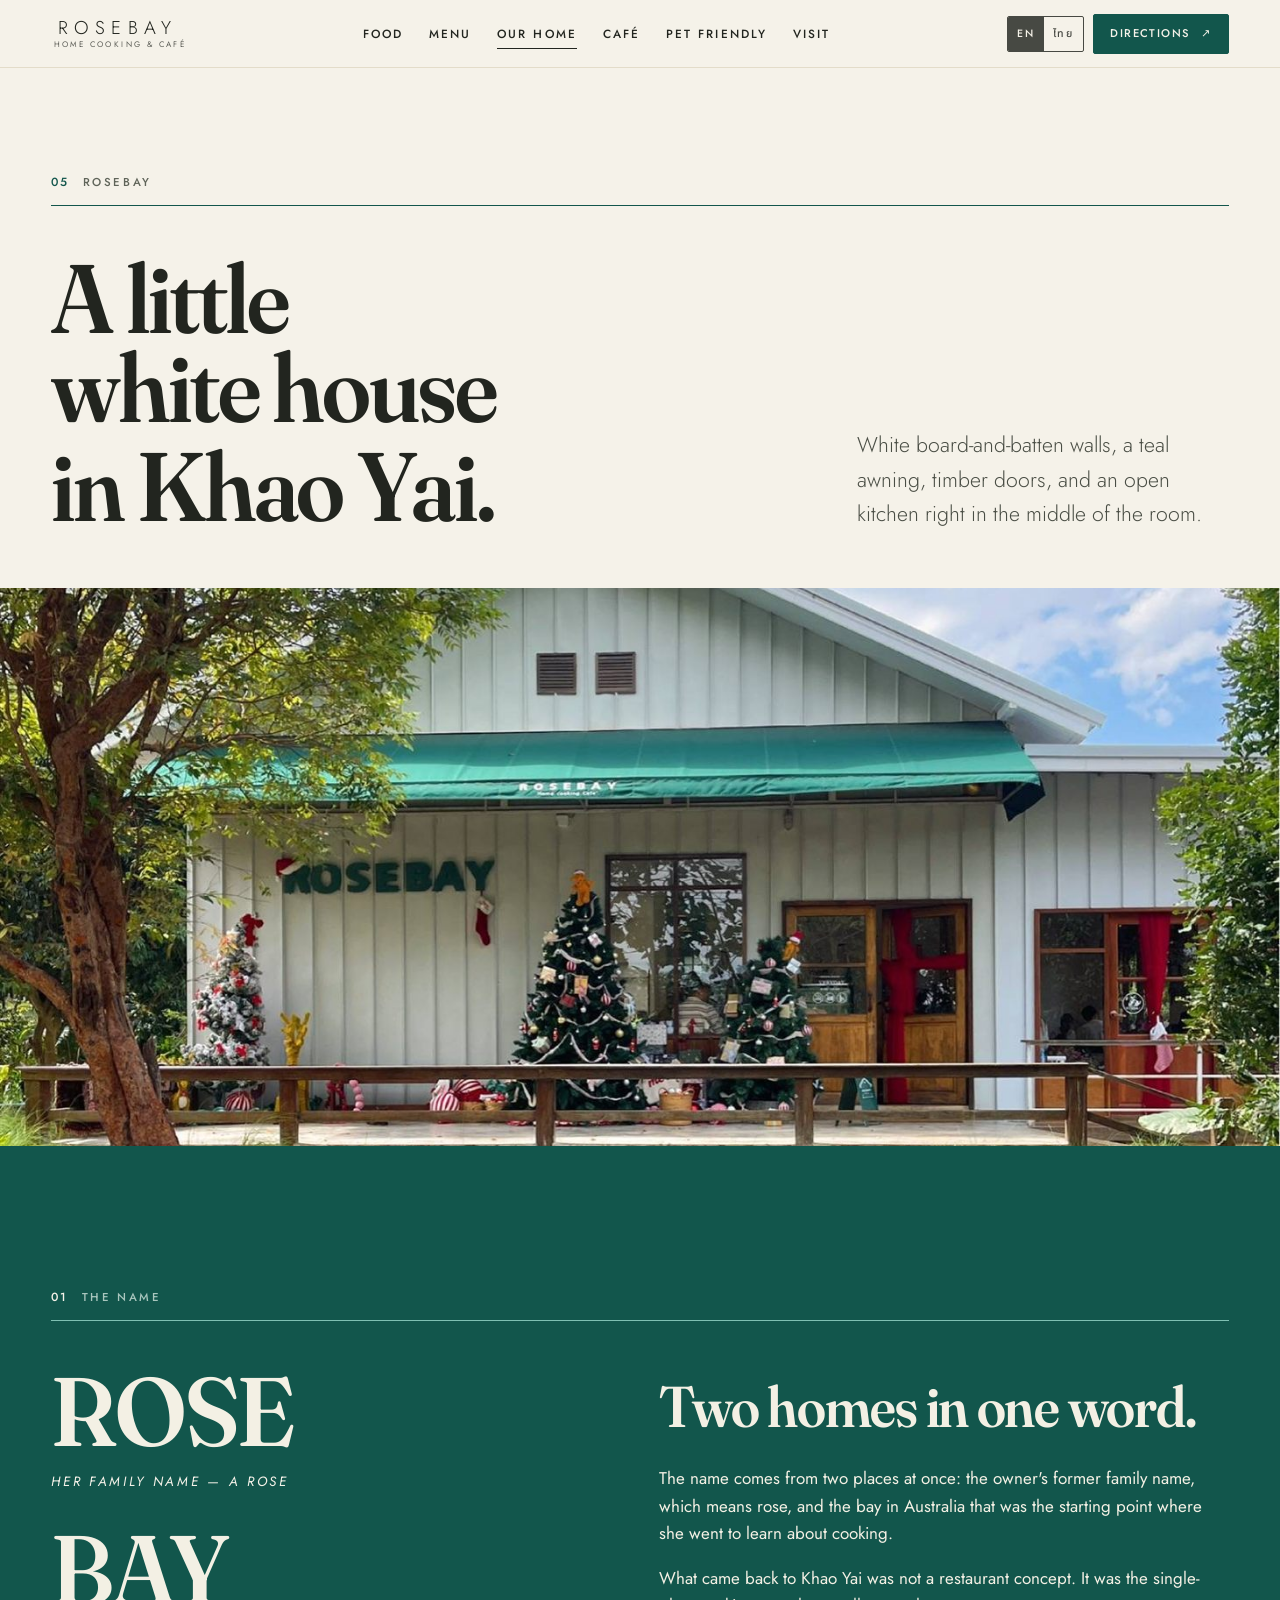
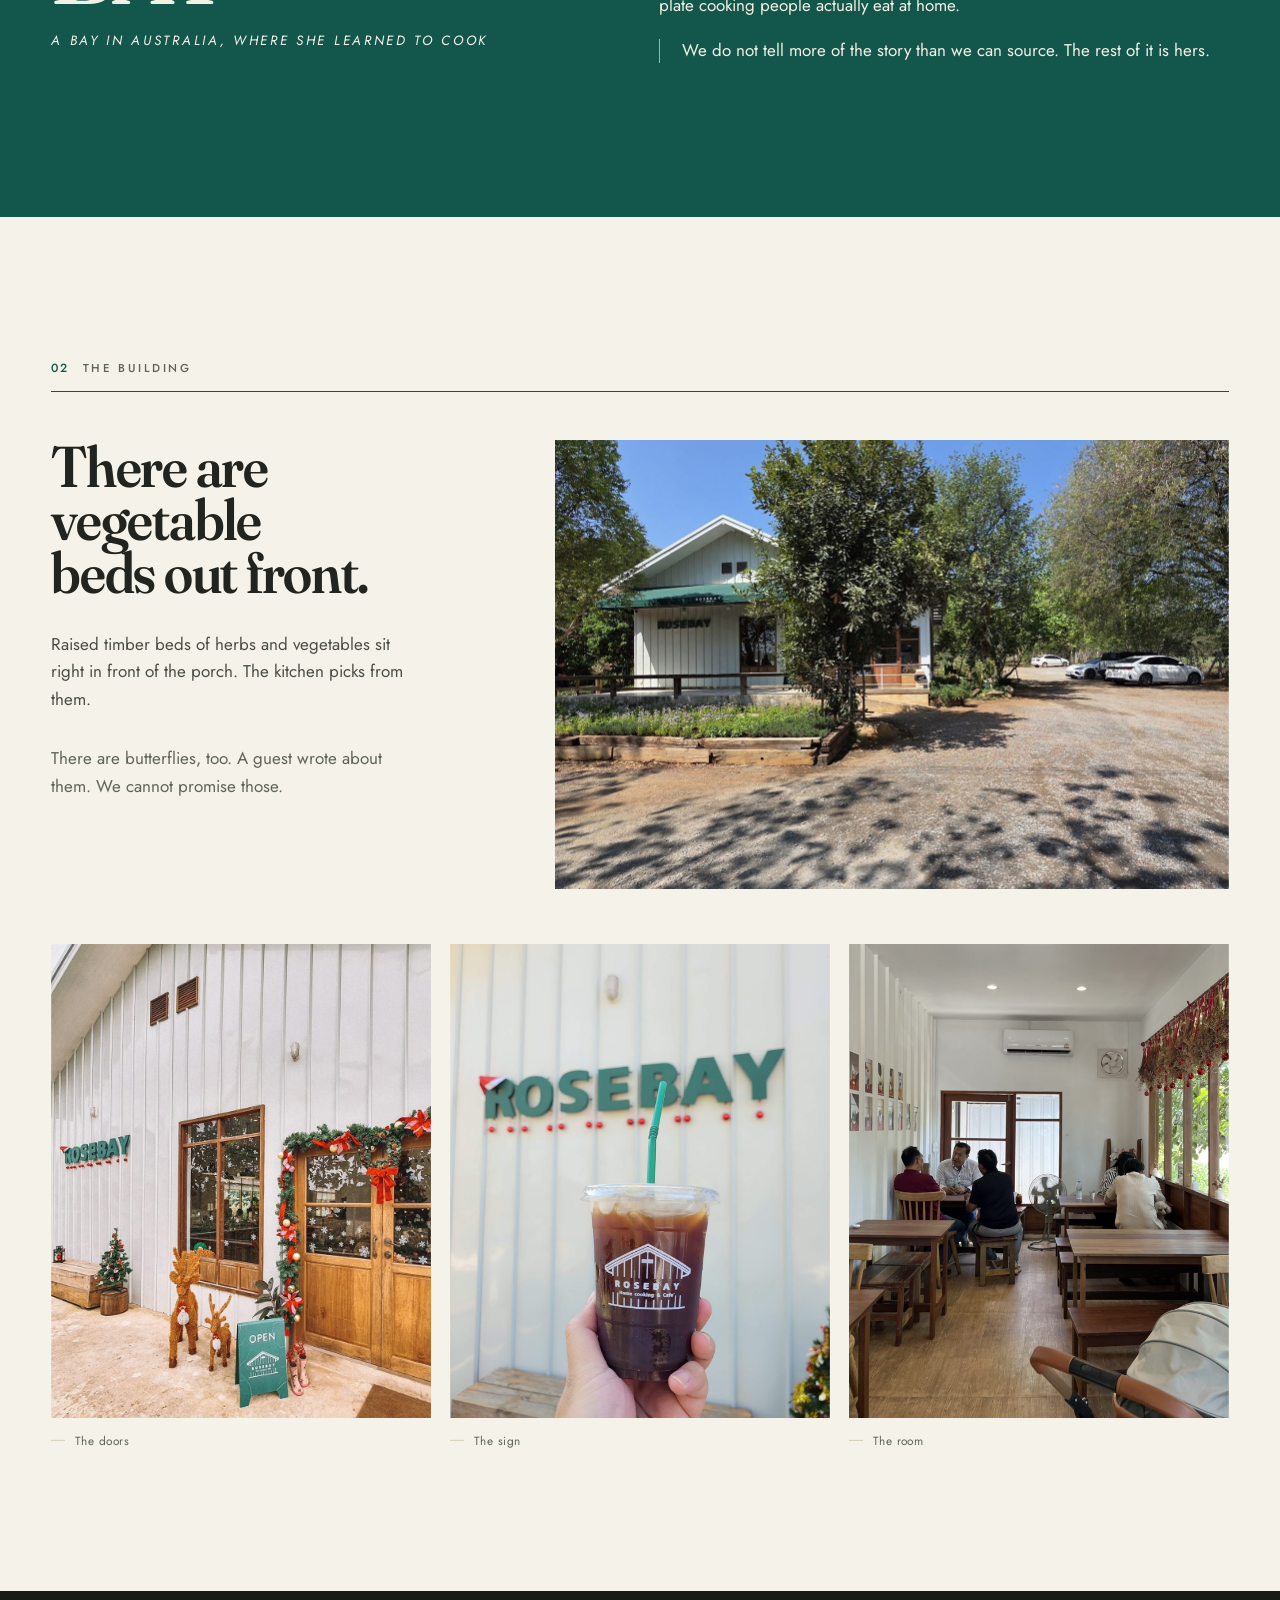
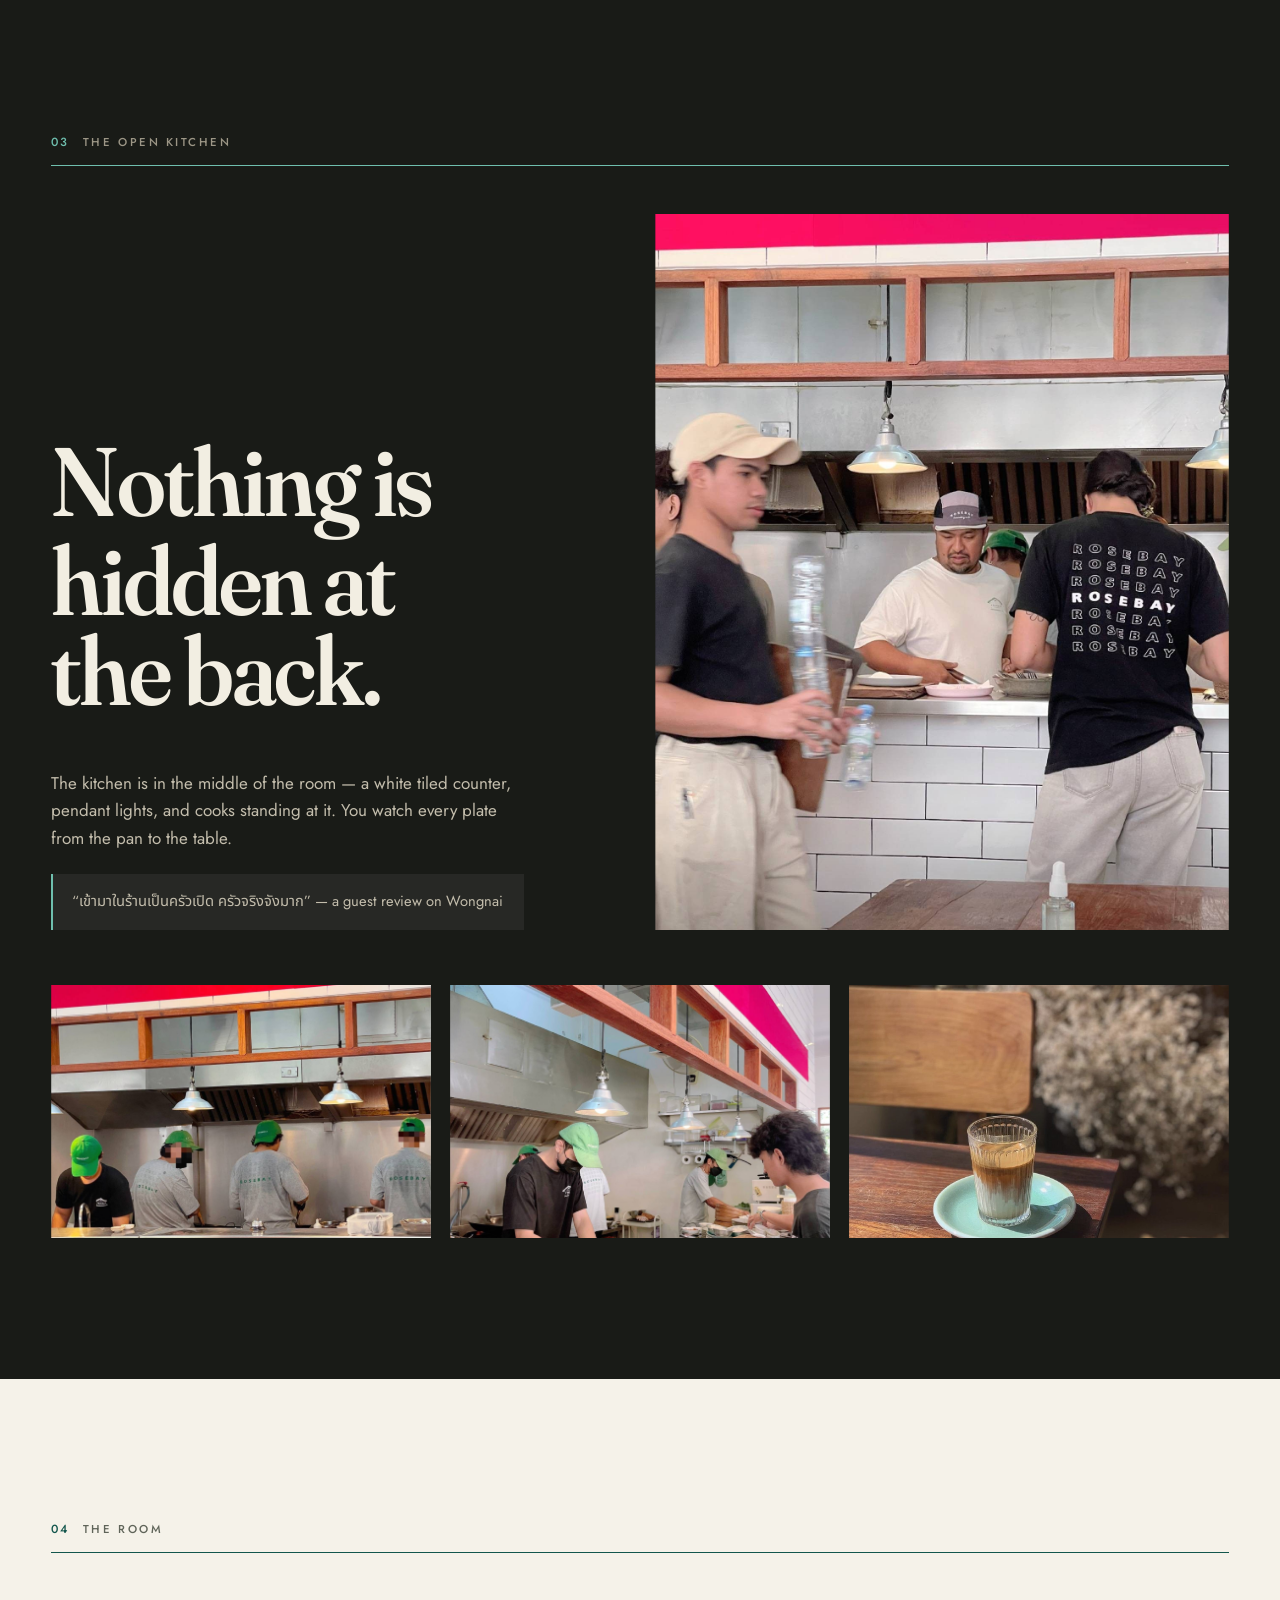
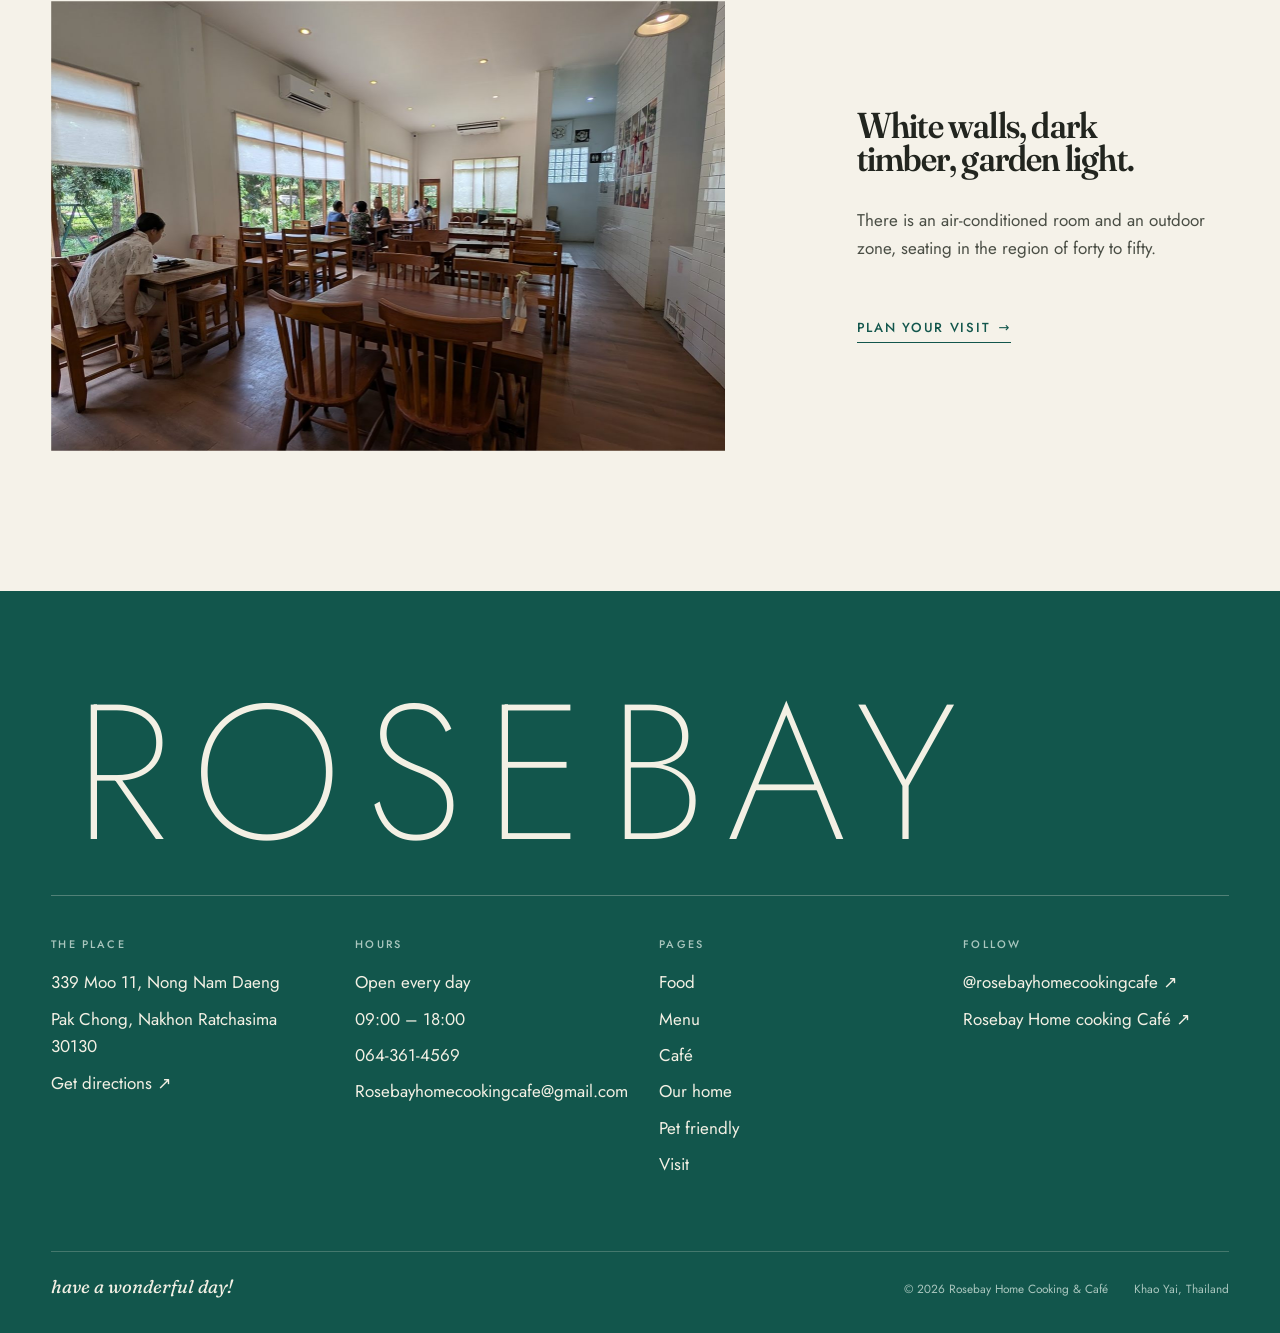
==== home.html @ c204a561 "Rosebay Home Cooking & Café — concept site for a Khao Yai restaurant Four static pages (home / menu " ====
<!doctype html>
<html lang="en">
<head>
<meta charset="utf-8">
<meta name="viewport" content="width=device-width, initial-scale=1">
<title>Our home — Rosebay Home Cooking &amp; Café, Khao Yai</title>
<meta name="description" content="A white cottage with a teal awning, an open kitchen in the middle of the room, and vegetable beds out front. Where the name Rosebay comes from.">
<link rel="canonical" href="https://rosebayhomecooking.example/home.html">
<meta property="og:type" content="website">
<meta property="og:title" content="Our home — Rosebay, Khao Yai">
<meta property="og:description" content="Rose, for her family name. Bay, for the bay in Australia where she learned to cook.">
<meta property="og:image" content="img/house-porch.jpg">
<link rel="icon" href="favicon.svg" type="image/svg+xml">
<meta name="theme-color" content="#12564C">
<style>
/* Critical, so the veil already covers the page on the first painted frame —
   before the stylesheets land. Everything else about it is in site.css. */
.veil{position:fixed;inset:0;z-index:1000;background:#F5F2E9}
.veil-core{opacity:0}
html.veil-on,html.veil-on body{overflow:hidden}
html.veil-skip .veil,html:not(.js) .veil{display:none}
</style>
<link rel="preconnect" href="https://fonts.googleapis.com">
<link rel="preconnect" href="https://fonts.gstatic.com" crossorigin>
<link href="https://fonts.googleapis.com/css2?family=Fraunces:ital,opsz,wght@0,9..144,400..700;1,9..144,400&family=Jost:wght@200;300;400;500&family=Noto+Sans+Thai:wght@300;400;500;600&family=Noto+Serif+Thai:wght@500;600;700&display=swap" rel="stylesheet">
<link rel="stylesheet" href="css/site.css">
<link rel="stylesheet" href="css/parts.css">
<script>
/* Reveals are hidden until JS opens them, so a script failure must not
   leave the page blank: any script error drops the .js flag and the CSS
   fallbacks show everything. Resource errors (a missing image) are
   ignored — only script errors count. It also drops veil-on, because that
   class locks scrolling. */
document.documentElement.classList.add('js');
addEventListener('error', function (e) {
  if (e && e.target && e.target !== window) return;
  document.documentElement.classList.remove('js');
  document.documentElement.classList.remove('veil-on');
}, true);
/* The veil is a front door, not a toll gate: it plays once per session, so
   moving between pages never replays it. Decided here, before the body
   paints, or a return visit flashes it. */
try {
  document.documentElement.classList.add(
    sessionStorage.getItem('rosebay.seen') ? 'veil-skip' : 'veil-on');
} catch (e) { document.documentElement.classList.add('veil-on'); }
/* Hard release. veil-on locks scrolling, so whatever happens to the
   controller, the page still becomes usable — the CSS failsafe takes the
   veil itself away on the same timer. */
setTimeout(function () {
  document.documentElement.classList.remove('veil-on');
}, 5000);
</script>
</head>
<body>
<!-- The front door: Rosebay's own roofline draws, the wordmark arrives, and
     the table line fills with real loading progress before the veil parts
     along it. Plays once per session; removed entirely without JavaScript. -->
<div class="veil" aria-hidden="true">
  <div class="veil-half veil-top"></div>
  <div class="veil-half veil-bot"></div>
  <div class="veil-core">
    <svg class="veil-mark" viewBox="0 0 120 62" role="presentation" focusable="false">
      <path class="m-roof" style="--len:118" d="M14 32 L60 8 L106 32"></path>
      <path class="m-wall" style="--len:114" d="M26 32 L26 54 L94 54 L94 32"></path>
    </svg>
    <div class="veil-word">ROSEBAY</div>
    <div class="veil-sub">HOME COOKING &amp; CAFÉ</div>
    <div class="veil-line"><i></i></div>
  </div>
</div>
<a class="skip" href="#main" data-th="ข้ามไปเนื้อหาหลัก">Skip to content</a>

<header class="nav is-solid">
  <div class="nav-in">
    <a class="mark" href="index.html" aria-label="Rosebay, home">
      <b>ROSEBAY</b><span>HOME COOKING &amp; CAFÉ</span>
    </a>
    <nav class="nav-links" aria-label="Main">
      <a href="index.html#food" data-th="อาหาร">Food</a>
      <a href="menu.html" data-th="เมนู">Menu</a>
      <a href="home.html" aria-current="page" data-th="เรื่องของร้าน">Our home</a>
      <a href="index.html#cafe" data-th="คาเฟ่">Café</a>
      <a href="visit.html#pet" data-th="สัตว์เลี้ยง">Pet friendly</a>
      <a href="visit.html" data-th="การเดินทาง">Visit</a>
    </nav>
    <div class="nav-cta">
      <div class="lang" role="group" aria-label="Language">
        <button type="button" data-lang="en" aria-pressed="true"><span>EN</span></button>
        <button type="button" data-lang="th" aria-pressed="false"><span>ไทย</span></button>
      </div>
      <a class="btn btn-sm" href="https://www.google.com/maps/dir/?api=1&amp;destination=14.6304824,101.4045083" target="_blank" rel="noopener" data-th="เส้นทาง">Directions <span class="arw" aria-hidden="true">↗</span></a>
      <button class="burger" type="button" aria-expanded="false" aria-controls="sheet" aria-label="Menu" data-th-attr="aria-label:เมนู"><i></i><i></i><i></i></button>
    </div>
  </div>
</header>

<div class="sheet" id="sheet">
  <nav aria-label="Mobile">
    <a href="index.html#food"><span data-th="อาหาร">Food</span><i>01</i></a>
    <a href="menu.html"><span data-th="เมนู">Menu</span><i>02</i></a>
    <a href="index.html#kitchen"><span data-th="ครัวเปิด">Open kitchen</span><i>03</i></a>
    <a href="index.html#cafe"><span data-th="คาเฟ่">Café</span><i>04</i></a>
    <a href="home.html"><span data-th="เรื่องของร้าน">Our home</span><i>05</i></a>
    <a href="visit.html#pet"><span data-th="สัตว์เลี้ยง">Pet friendly</span><i>06</i></a>
    <a href="visit.html"><span data-th="การเดินทาง">Visit</span><i>07</i></a>
  </nav>
  <div class="sheet-foot">
    <div class="label" data-th="เปิดทุกวัน · 09:00 – 18:00">Open every day · 09:00 – 18:00</div>
    <a class="tlink" href="tel:+66643614569">064-361-4569</a>
  </div>
</div>

<main id="main">

<section class="phero" data-rv>
  <div class="wrap">
    <div class="sect-label">
      <span class="no">05</span>
      <span class="label">Rosebay</span>
    </div>
    <div class="phero-grid">
      <h1 class="display d-lg lines">
        <span><i data-th="บ้านสีขาวหลังเล็ก">A little white house</i></span>
        <span><i data-th="ในเขาใหญ่">in Khao Yai.</i></span>
      </h1>
      <p class="lede rv" style="--d:320ms" data-th="ผนังไม้ตีตั้งสีขาว กันสาดสีเขียว ประตูไม้ และครัวเปิดอยู่กลางร้าน">
        White board-and-batten walls, a teal awning, timber doors, and an open kitchen right in the middle of the room.
      </p>
    </div>
  </div>
</section>

<figure class="table-shot rv-img" data-rv>
  <img src="img/house-porch.jpg" alt="The full front elevation of the Rosebay cottage: white siding, teal-green awning, green ROSEBAY letters and a timber porch behind ornamental grasses." loading="lazy" decoding="async">
</figure>

<!-- the name -->
<section class="sect ground-green" data-rv>
  <div class="wrap">
    <div class="sect-label">
      <span class="no">01</span>
      <span class="label" data-th="ที่มาของชื่อ">The name</span>
    </div>
    <div class="home-grid">
      <div class="home-a">
        <div class="rosebay display d-lg">
          <span><b>ROSE</b></span>
          <em class="gloss" style="--d:300ms" data-th="นามสกุลเดิมของเจ้าของร้าน แปลว่า กุหลาบ">Her family name — a rose</em>
          <span><b>BAY</b></span>
          <em class="gloss" style="--d:500ms" data-th="อ่าวในออสเตรเลีย ที่เธอไปเรียนทำอาหาร">A bay in Australia, where she learned to cook</em>
        </div>
      </div>
      <div class="home-b">
        <h2 class="display d-md" data-th="สองบ้าน ในคำเดียว">Two homes in one word.</h2>
        <div class="mt-m body-w">
          <p data-th="ชื่อร้านมาจากสองที่ นามสกุลเดิมของเจ้าของร้าน ที่แปลว่ากุหลาบ และชื่ออ่าวในออสเตรเลีย ซึ่งเป็นจุดเริ่มต้นที่เธอไปเรียนเรื่องการทำอาหาร">
            The name comes from two places at once: the owner's former family name, which means rose, and the bay in Australia that was the starting point where she went to learn about cooking.
          </p>
          <p data-th="กลับมาเปิดร้านที่เขาใหญ่ แล้วทำอาหารจานเดียวแบบที่กินกันที่บ้าน">
            What came back to Khao Yai was not a restaurant concept. It was the single-plate cooking people actually eat at home.
          </p>
          <p class="tline-corner" data-th="เราไม่ได้เล่าเกินกว่าที่ตรวจสอบได้ เรื่องอื่นของเจ้าของร้าน เป็นของเธอ">
            We do not tell more of the story than we can source. The rest of it is hers.
          </p>
        </div>
      </div>
    </div>
  </div>
</section>

<!-- the building -->
<section class="sect" data-rv>
  <div class="wrap">
    <div class="sect-label">
      <span class="no">02</span>
      <span class="label" data-th="ตัวบ้าน">The building</span>
    </div>
    <div class="grid12" style="align-items:start">
      <div style="grid-column:1 / span 4">
        <h2 class="display d-md" data-th="หน้าบ้านมีแปลงผัก">There are vegetable beds out front.</h2>
        <p class="mt-m" style="color:var(--fg-2)" data-th="แปลงผักและสมุนไพรยกพื้นไม้ อยู่หน้าระเบียงพอดี ครัวเดินออกมาเก็บได้จริง">
          Raised timber beds of herbs and vegetables sit right in front of the porch. The kitchen picks from them.
        </p>
        <p class="mt-m" style="color:var(--fg-3)" data-th="และมีผีเสื้อ ลูกค้าคนหนึ่งเขียนถึงไว้ เราไม่รับประกัน">
          There are butterflies, too. A guest wrote about them. We cannot promise those.
        </p>
      </div>
      <figure class="rv-img r-32" style="grid-column:6 / span 7">
        <img src="img/house-wide.jpg" alt="The Rosebay cottage from the dirt forecourt, trees on both sides and a wide blue sky." loading="lazy" decoding="async">
      </figure>
    </div>

    <div class="kstrip mt-l" data-stagger="120">
      <figure class="rv-img r-45 rv cap">
        <img src="img/house-door.jpg" alt="The timber double doors at the entrance, with a green OPEN board carrying the Rosebay house logo." loading="lazy" decoding="async">
        <figcaption data-th="ประตูไม้ทางเข้า">The doors</figcaption>
      </figure>
      <figure class="rv-img r-45 rv cap">
        <img src="img/sign-wall.jpg" alt="Green ROSEBAY letters mounted on the white siding, with an iced coffee in front." loading="lazy" decoding="async">
        <figcaption data-th="ป้ายชื่อบนผนัง">The sign</figcaption>
      </figure>
      <figure class="rv-img r-45 rv cap">
        <img src="img/room.jpg" alt="Inside Rosebay: guests at wooden tables beside a window, daylight across the floor." loading="lazy" decoding="async">
        <figcaption data-th="ห้องอาหาร">The room</figcaption>
      </figure>
    </div>
  </div>
</section>

<!-- the kitchen -->
<section class="sect ground-kitchen" data-rv>
  <div class="wrap">
    <div class="sect-label">
      <span class="no">03</span>
      <span class="label" data-th="ครัวเปิด">The open kitchen</span>
    </div>
    <div class="grid12" style="align-items:end">
      <div style="grid-column:1 / span 5">
        <h2 class="display d-lg lines">
          <span><i data-th="ครัวไม่ได้">Nothing is</i></span>
          <span><i data-th="อยู่หลังบ้าน">hidden at the back.</i></span>
        </h2>
        <p class="mt-l" style="color:var(--fg-2)" data-th="ครัวอยู่กลางร้าน มีเคาน์เตอร์กระเบื้องขาว ไฟห้อย และคนทำอาหารยืนอยู่ตรงนั้น คุณเห็นทุกจานตั้งแต่ลงกระทะจนวางบนโต๊ะ">
          The kitchen is in the middle of the room — a white tiled counter, pendant lights, and cooks standing at it. You watch every plate from the pan to the table.
        </p>
        <p class="note" data-th="&ldquo;เข้ามาในร้านเป็นครัวเปิด ครัวจริงจังมาก&rdquo; — รีวิวลูกค้าใน Wongnai">
          &ldquo;เข้ามาในร้านเป็นครัวเปิด ครัวจริงจังมาก&rdquo; — a guest review on Wongnai
        </p>
      </div>
      <figure class="rv-img r-45" style="grid-column:7 / span 6">
        <img src="img/kitchen-pass.jpg" alt="Cooks working at the pass in Rosebay's open kitchen during service." loading="lazy" decoding="async">
      </figure>
    </div>
    <div class="kstrip mt-l" data-stagger="120">
      <figure class="rv-img r-32 rv">
        <img src="img/kitchen.jpg" alt="The white tiled kitchen counter with cooks behind it." loading="lazy" decoding="async">
      </figure>
      <figure class="rv-img r-32 rv">
        <img src="img/kitchen-cook.jpg" alt="A cook plating a dish at the counter." loading="lazy" decoding="async">
      </figure>
      <figure class="rv-img r-32 rv">
        <img src="img/espresso.jpg" alt="A small espresso in a glass on a green saucer, beside dried flowers on a timber table." loading="lazy" decoding="async">
      </figure>
    </div>
  </div>
</section>

<!-- the room -->
<section class="sect" data-rv>
  <div class="wrap">
    <div class="sect-label">
      <span class="no">04</span>
      <span class="label" data-th="ห้องอาหาร">The room</span>
    </div>
    <div class="grid12" style="align-items:center">
      <figure class="rv-img r-32" style="grid-column:1 / span 7">
        <img src="img/room-2.jpg" alt="The Rosebay dining room: wooden tables and chairs under a pitched white ceiling." loading="lazy" decoding="async">
      </figure>
      <div style="grid-column:9 / span 4">
        <h2 class="display d-sm" data-th="ผนังขาว ไม้เข้ม แสงจากสวน">White walls, dark timber, garden light.</h2>
        <p class="mt-m" style="color:var(--fg-2)" data-th="มีทั้งโซนแอร์และโซนนอก นั่งได้ราว 40–50 คน">
          There is an air-conditioned room and an outdoor zone, seating in the region of forty to fifty.
        </p>
        <div class="row mt-l">
          <a class="tlink" href="visit.html" data-th="วางแผนมาที่ร้าน">Plan your visit <span class="arw" aria-hidden="true">→</span></a>
        </div>
      </div>
    </div>
  </div>
</section>

</main>

<footer class="foot">
  <div class="wrap">
    <div class="foot-mark">ROSEBAY</div>
    <div class="foot-grid">
      <div>
        <h3 data-th="ร้าน">The place</h3>
        <ul>
          <li>339 Moo 11, Nong Nam Daeng</li>
          <li>Pak Chong, Nakhon Ratchasima 30130</li>
          <li><a href="https://www.google.com/maps/dir/?api=1&amp;destination=14.6304824,101.4045083" target="_blank" rel="noopener" data-th="เส้นทาง ↗">Get directions ↗</a></li>
        </ul>
      </div>
      <div>
        <h3 data-th="เวลาเปิด">Hours</h3>
        <ul>
          <li data-th="เปิดทุกวัน">Open every day</li>
          <li>09:00 – 18:00</li>
          <li><a href="tel:+66643614569">064-361-4569</a></li>
          <li><a href="mailto:Rosebayhomecookingcafe@gmail.com">Rosebayhomecookingcafe@gmail.com</a></li>
        </ul>
      </div>
      <div>
        <h3 data-th="หน้าเว็บ">Pages</h3>
        <ul>
          <li><a href="index.html#food" data-th="อาหาร">Food</a></li>
          <li><a href="menu.html" data-th="เมนู">Menu</a></li>
          <li><a href="index.html#cafe" data-th="คาเฟ่">Café</a></li>
          <li><a href="home.html" data-th="เรื่องของร้าน">Our home</a></li>
          <li><a href="visit.html#pet" data-th="สัตว์เลี้ยง">Pet friendly</a></li>
          <li><a href="visit.html" data-th="การเดินทาง">Visit</a></li>
        </ul>
      </div>
      <div>
        <h3 data-th="ติดตาม">Follow</h3>
        <ul>
          <li><a href="https://www.instagram.com/rosebayhomecookingcafe/" target="_blank" rel="noopener">@rosebayhomecookingcafe ↗</a></li>
          <li><a href="https://www.facebook.com/rosebaycafe/" target="_blank" rel="noopener">Rosebay Home cooking Café ↗</a></li>
        </ul>
      </div>
    </div>
    <div class="foot-note">
      <span class="foot-sign">have a wonderful day!</span>
      <span>© <span class="num">2026</span> Rosebay Home Cooking &amp; Café</span>
      <span data-th="เขาใหญ่ ประเทศไทย">Khao Yai, Thailand</span>
    </div>
  </div>
</footer>

<nav class="ubar" aria-label="Quick actions">
  <a href="menu.html" data-th="เมนู">Menu</a>
  <a href="tel:+66643614569" data-th="โทร">Call</a>
  <a class="pri" href="https://www.google.com/maps/dir/?api=1&amp;destination=14.6304824,101.4045083" target="_blank" rel="noopener" data-th="เส้นทาง">Directions</a>
</nav>

<script src="js/app.js" defer></script>
</body>
</html>
---- css/site.css ----
/* ==========================================================================
   ROSEBAY HOME COOKING & CAFÉ — KHAO YAI
   Come home hungry.  HOME × PAN × TABLE.

   Colour is sampled from the building itself: the teal awning, the green
   sign letters, the timber floor, the duck-egg yolk. Type follows their own
   printed menu — a light, widely letterspaced geometric sans — with an
   editorial serif carrying the voice.
   ========================================================================== */

/* --- 1. Tokens ---------------------------------------------------------- */

:root {
  /* Ground: daylight. Rosebay is a 10am–2pm brand, not a dinner brand. */
  --paper:      #F5F2E9;   /* warm off-white, never sterile */
  --paper-2:    #EDE8DA;   /* second ground, section alternation */
  --paper-3:    #E3DCC9;   /* rules, chips */
  --char:       #22251F;   /* near black — type */
  --char-2:     #4A4E45;   /* secondary type */
  --char-3:     #5F6459;   /* captions, metadata — 5.43:1 on paper, AA at small sizes */

  --green:      #12564C;   /* Rosebay green: the awning, the sign letters */
  --green-lit:  #2E8B84;   /* the same awning in sunlight */
  --green-deep: #0C3D36;
  --timber:     #8A5A3B;   /* the floor, the doors, the counter */
  --yolk:       #EE7B12;   /* the actual duck-egg yolk. Used sparingly. */
  --yolk-ink:   #B35600;   /* the same yolk, dark enough to carry meaning (4.42:1) */
  --basil:      #5B8438;

  /* Per-ground tokens. These cascade, so a light block inside a dark
     section resolves correctly — the innermost ground always wins. */
  --bg:         var(--paper);
  --fg:         var(--char);
  --fg-2:       var(--char-2);
  --fg-3:       var(--char-3);
  --rule:       #D5CDB8;
  --accent:     var(--green);
  --line:       var(--green);

  --measure: 62ch;
  --gut: clamp(1.25rem, 4vw, 3.5rem);
  --sect: clamp(4.5rem, 11vw, 10rem);

  /* Two motion behaviours, as briefed.
     KITCHEN is fast and worked; HOME is slow and easy. */
  --kitchen: 260ms cubic-bezier(.22,.9,.3,1);
  --kitchen-slow: 420ms cubic-bezier(.22,.9,.3,1);
  --home: 820ms cubic-bezier(.19,1,.22,1);
  --home-long: 1100ms cubic-bezier(.19,1,.22,1);

  --nav-h: 68px;
}

/* Dark ground — used only for the kitchen. The contrast is the point:
   quiet house outside, hot dark kitchen inside. */
.ground-kitchen {
  --bg:   #191B17;
  --fg:   #F2EEE2;
  --fg-2: #C3BDAC;
  --fg-3: #9C9686;
  --rule: #34382F;
  --accent: #6FBFAE;
  --line: #6FBFAE;
}
.ground-tint {
  --bg: var(--paper-2);
  --rule: #D0C7B0;
}
.ground-green {
  --bg:   var(--green);
  --fg:   #F3F0E4;
  --fg-2: #C6DAD3;
  --fg-3: #A9C6BE;
  --rule: #2C6B60;
  --accent: #F5F2E9;
  --line: #7FC0B3;
}

/* --- 2. Reset ----------------------------------------------------------- */

*, *::before, *::after { box-sizing: border-box; }
html { -webkit-text-size-adjust: 100%; }
body {
  margin: 0;
  background: var(--paper);
  color: var(--char);
  font-family: 'Jost', 'Noto Sans Thai', system-ui, -apple-system, sans-serif;
  font-size: clamp(1rem, .96rem + .2vw, 1.0625rem);
  line-height: 1.62;
  font-weight: 400;
  -webkit-font-smoothing: antialiased;
  overflow-x: hidden;
}
img, svg, video { max-width: 100%; display: block; }
a { color: inherit; }
button { font: inherit; color: inherit; }
h1, h2, h3, h4, p, figure, blockquote, ul, ol { margin: 0; }
ul, ol { padding: 0; list-style: none; }
:focus-visible {
  outline: 2px solid var(--accent);
  outline-offset: 3px;
  border-radius: 2px;
}
::selection { background: var(--yolk); color: #fff; }

.skip {
  position: absolute; left: 12px; top: -60px; z-index: 200;
  background: var(--green); color: #fff; padding: .7rem 1.1rem;
  border-radius: 2px; text-decoration: none;
  transition: top var(--kitchen);
}
.skip:focus { top: 12px; }
.vh {
  position: absolute !important; width: 1px; height: 1px;
  padding: 0; margin: -1px; overflow: hidden;
  clip: rect(0 0 0 0); white-space: nowrap;
}

/* --- 3. Type ------------------------------------------------------------ */

/* Display — Fraunces. Warm, a little wonky, editorial without being luxury.
   Optical size + soft/wonk axes keep it human at large sizes. */
.display {
  font-family: 'Fraunces', 'Noto Serif Thai', Georgia, serif;
  font-variation-settings: 'SOFT' 40, 'WONK' 1, 'opsz' 100;
  font-weight: 600;
  line-height: .92;
  letter-spacing: -0.022em;
  text-wrap: balance;
}
:lang(th) .display, .display:lang(th) {
  font-family: 'Noto Serif Thai', serif;
  font-weight: 700;
  line-height: 1.28;
  letter-spacing: 0;
  font-variation-settings: normal;
}

.d-xl { font-size: clamp(3.1rem, 12.5vw, 10.5rem); }
.d-lg { font-size: clamp(2.5rem, 7.6vw, 6.2rem); }
.d-md { font-size: clamp(2rem, 4.8vw, 3.6rem); }
.d-sm { font-size: clamp(1.5rem, 2.9vw, 2.25rem); }

/* Thai display needs its own scale — the glyphs carry more ink and the
   ascenders/descenders stack, so the same size reads much larger. */
:lang(th) .d-xl { font-size: clamp(2.3rem, 8vw, 6.4rem); }
:lang(th) .d-lg { font-size: clamp(1.9rem, 5.2vw, 4rem); }
:lang(th) .d-md { font-size: clamp(1.5rem, 3.5vw, 2.5rem); }
:lang(th) .d-sm { font-size: clamp(1.2rem, 2.2vw, 1.6rem); }

/* Label — the wide-tracked light sans lifted from their own menu headings */
.label {
  font-family: 'Jost', 'Noto Sans Thai', sans-serif;
  font-size: clamp(.66rem, .62rem + .12vw, .74rem);
  font-weight: 500;
  letter-spacing: .22em;
  text-transform: uppercase;
  color: var(--fg-3);
  line-height: 1.4;
}
:lang(th) .label { letter-spacing: .08em; font-weight: 600; }

.lede {
  font-size: clamp(1.06rem, 1rem + .42vw, 1.35rem);
  line-height: 1.62;
  color: var(--fg-2);
  max-width: 46ch;
  font-weight: 300;
}
:lang(th) .lede { line-height: 1.92; font-weight: 400; }

.body-w { max-width: var(--measure); }
p + p { margin-top: 1em; }
:lang(th) p { line-height: 1.95; }

.num {
  font-family: 'Jost', sans-serif;
  font-variant-numeric: tabular-nums;
  font-feature-settings: 'tnum' 1;
}

/* --- 4. Layout ---------------------------------------------------------- */

.wrap {
  width: min(100% - (var(--gut) * 2), 1440px);
  margin-inline: auto;
}
.wrap-n { width: min(100% - (var(--gut) * 2), 1080px); margin-inline: auto; }

section { background: var(--bg); color: var(--fg); }
.sect { padding-block: var(--sect); }
.sect-t { padding-top: var(--sect); }
.sect-b { padding-bottom: var(--sect); }

.grid12 {
  display: grid;
  grid-template-columns: repeat(12, 1fr);
  gap: clamp(1rem, 2.4vw, 2rem);
}
@media (max-width: 860px) { .grid12 { grid-template-columns: repeat(6, 1fr); } }

/* --- 5. THE TABLE LINE -------------------------------------------------- */
/* A hairline that behaves like the edge of a table: it runs, it turns a
   corner, it underlines a label. It is the page's structure made visible. */

.tline {
  position: relative;
  height: 1px;
  background: var(--rule);
  overflow: visible;
}
.tline::after {
  content: '';
  position: absolute; inset: 0 auto 0 0;
  width: 0; height: 1px;
  background: var(--line);
  transition: width var(--home-long);
}
.is-in .tline::after, .tline.is-in::after { width: 100%; }

/* The corner: a line that turns, like the near edge of a table */
.tline-corner {
  position: relative;
  padding-left: 1.4rem;
}
.tline-corner::before {
  content: '';
  position: absolute; left: 0; top: .1em; bottom: .1em;
  width: 1px;
  background: var(--line);
  transform: scaleY(0);
  transform-origin: top;
  transition: transform var(--kitchen-slow);
}
.is-in .tline-corner::before { transform: scaleY(1); }

/* Section label with its own rule beneath — used everywhere */
.sect-label {
  display: flex;
  align-items: baseline;
  gap: .9rem;
  padding-bottom: .85rem;
  border-bottom: 1px solid var(--rule);
  margin-bottom: clamp(1.75rem, 4vw, 3rem);
  position: relative;
}
.sect-label::after {
  content: '';
  position: absolute; left: 0; bottom: -1px;
  width: 0; height: 1px; background: var(--line);
  transition: width var(--home-long) 80ms;
}
.is-in .sect-label::after { width: 100%; }
.sect-label .no {
  font-family: 'Jost', sans-serif;
  font-weight: 500;
  color: var(--accent);
  letter-spacing: .14em;
  font-size: .74rem;
}

/* --- 6. Buttons --------------------------------------------------------- */

.btn {
  --btn-fg: #F5F2E9;
  --btn-bg: var(--green);
  position: relative;
  display: inline-flex;
  align-items: center;
  gap: .7rem;
  padding: .95rem 1.5rem;
  background: var(--btn-bg);
  color: var(--btn-fg);
  border: 1px solid var(--btn-bg);
  border-radius: 2px;
  text-decoration: none;
  font-size: .82rem;
  font-weight: 500;
  letter-spacing: .13em;
  text-transform: uppercase;
  cursor: pointer;
  overflow: hidden;
  isolation: isolate;
  transition: color var(--kitchen), border-color var(--kitchen);
  min-height: 48px;
}
:lang(th) .btn { letter-spacing: .04em; text-transform: none; font-size: .9rem; }
/* the table-line sweep */
.btn::before {
  content: '';
  position: absolute; inset: 0;
  background: var(--green-deep);
  transform: scaleX(0);
  transform-origin: left;
  transition: transform var(--kitchen-slow);
  z-index: -1;
}
.btn:hover::before, .btn:focus-visible::before { transform: scaleX(1); }
.btn .arw { transition: transform var(--kitchen); }
.btn:hover .arw { transform: translate(3px, -3px); }

.btn-ghost {
  --btn-bg: transparent;
  --btn-fg: var(--fg);
  border-color: var(--rule);
}
.btn-ghost::before { background: var(--fg); }
.btn-ghost:hover, .btn-ghost:focus-visible { color: var(--bg); border-color: var(--fg); }

/* On photography the ground token is wrong, so state the colours */
.on-photo .btn-ghost {
  --btn-fg: #FFF;
  border-color: rgba(255,255,255,.55);
}
.on-photo .btn-ghost::before { background: #F5F2E9; }
.on-photo .btn-ghost:hover, .on-photo .btn-ghost:focus-visible {
  color: var(--char); border-color: #F5F2E9;
}

.tlink {
  display: inline-flex;
  align-items: center;
  gap: .5rem;
  text-decoration: none;
  color: var(--accent);
  font-weight: 500;
  font-size: .82rem;
  letter-spacing: .13em;
  text-transform: uppercase;
  padding-bottom: .3rem;
  background-image: linear-gradient(var(--accent), var(--accent));
  background-size: 100% 1px;
  background-position: 0 100%;
  background-repeat: no-repeat;
  transition: background-size var(--kitchen-slow);
}
:lang(th) .tlink { letter-spacing: .04em; text-transform: none; font-size: .92rem; }
.tlink:hover, .tlink:focus-visible { background-size: 22% 1px; }
.tlink .arw { transition: transform var(--kitchen); }
.tlink:hover .arw { transform: translate(3px, -3px); }

/* --- 7. Navigation ------------------------------------------------------ */

.nav {
  position: fixed;
  top: 0; left: 0; right: 0;
  z-index: 100;
  height: var(--nav-h);
  display: flex;
  align-items: center;
  transition: background var(--kitchen-slow), border-color var(--kitchen-slow), color var(--kitchen-slow);
  border-bottom: 1px solid transparent;
  color: #FFF;
}
.nav.is-stuck {
  background: rgba(245,242,233,.94);
  backdrop-filter: blur(14px);
  -webkit-backdrop-filter: blur(14px);
  border-bottom-color: var(--paper-3);
  color: var(--char);
}
.nav.is-solid { background: var(--paper); color: var(--char); border-bottom-color: var(--paper-3); }
.nav-in {
  width: min(100% - (var(--gut) * 2), 1440px);
  margin-inline: auto;
  display: flex;
  align-items: center;
  gap: clamp(1rem, 3vw, 2.5rem);
}

/* Wordmark — light and widely tracked, after their own */
.mark {
  text-decoration: none;
  display: inline-flex;
  flex-direction: column;
  line-height: 1;
  flex-shrink: 0;
}
.mark b {
  font-family: 'Jost', sans-serif;
  font-weight: 300;
  font-size: 1.16rem;
  letter-spacing: .34em;
  text-indent: .34em;
}
.mark span {
  font-family: 'Jost', sans-serif;
  font-size: .5rem;
  letter-spacing: .3em;
  text-indent: .3em;
  opacity: .72;
  margin-top: .34em;
  font-weight: 400;
}

.nav-links { display: flex; align-items: center; gap: clamp(1rem, 2vw, 1.9rem); margin-left: auto; }
.nav-links a {
  text-decoration: none;
  font-size: .74rem;
  letter-spacing: .18em;
  text-transform: uppercase;
  font-weight: 500;
  padding: .4rem 0;
  position: relative;
  white-space: nowrap;
}
:lang(th) .nav-links a { letter-spacing: .04em; text-transform: none; font-size: .92rem; }
.nav-links a::after {
  content: '';
  position: absolute; left: 0; right: 0; bottom: 0;
  height: 1px; background: currentColor;
  transform: scaleX(0); transform-origin: right;
  transition: transform var(--kitchen);
}
.nav-links a:hover::after, .nav-links a:focus-visible::after,
.nav-links a[aria-current="page"]::after { transform: scaleX(1); transform-origin: left; }
@media (max-width: 1000px) { .nav-links { display: none; } }

.nav-cta { margin-left: auto; display: flex; align-items: center; gap: .6rem; }
@media (max-width: 1000px) { .nav-cta { margin-left: auto; } }
.nav .btn-sm {
  padding: .6rem 1rem;
  font-size: .7rem;
  min-height: 40px;
}
@media (max-width: 620px) { .nav .btn-sm { display: none; } }

/* language toggle */
.lang {
  display: inline-flex;
  border: 1px solid currentColor;
  border-radius: 2px;
  overflow: hidden;
  opacity: .82;
  flex-shrink: 0;
}
.lang button {
  background: none; border: 0; cursor: pointer;
  padding: .42rem .6rem;
  font-size: .66rem; letter-spacing: .12em; text-transform: uppercase;
  font-weight: 500;
  min-height: 34px;
  transition: background var(--kitchen), color var(--kitchen);
}
.lang button[aria-pressed="true"] { background: currentColor; }
.lang button[aria-pressed="true"] span { color: var(--knock, #F5F2E9); }

/* burger */
.burger {
  display: none;
  background: none; border: 1px solid currentColor; border-radius: 2px;
  width: 44px; height: 40px;
  cursor: pointer;
  padding: 0;
  position: relative;
  flex-shrink: 0;
}
.burger i {
  position: absolute; left: 11px; right: 11px; height: 1px;
  background: currentColor;
  transition: transform var(--kitchen), opacity var(--kitchen);
}
.burger i:nth-child(1) { top: 14px; }
.burger i:nth-child(2) { top: 19px; }
.burger i:nth-child(3) { top: 24px; }
[aria-expanded="true"].burger i:nth-child(1) { transform: translateY(5px) rotate(45deg); }
[aria-expanded="true"].burger i:nth-child(2) { opacity: 0; }
[aria-expanded="true"].burger i:nth-child(3) { transform: translateY(-5px) rotate(-45deg); }
@media (max-width: 1000px) { .burger { display: block; } }

/* sheet */
.sheet {
  position: fixed; inset: 0; z-index: 99;
  background: var(--paper);
  color: var(--char);
  padding: calc(var(--nav-h) + 2rem) var(--gut) 2rem;
  display: flex; flex-direction: column;
  transform: translateY(-100%);
  transition: transform var(--kitchen-slow);
  overflow-y: auto;
  visibility: hidden;
}
.sheet.is-open { transform: none; visibility: visible; }
.sheet nav { display: flex; flex-direction: column; }
.sheet nav a {
  text-decoration: none;
  font-family: 'Fraunces', 'Noto Serif Thai', serif;
  font-variation-settings: 'SOFT' 40, 'WONK' 1;
  font-size: clamp(1.9rem, 8vw, 2.9rem);
  font-weight: 600;
  line-height: 1.05;
  padding: .5rem 0;
  border-bottom: 1px solid var(--paper-3);
  display: flex; align-items: baseline; justify-content: space-between; gap: 1rem;
}
:lang(th) .sheet nav a { font-family: 'Noto Serif Thai', serif; font-size: clamp(1.4rem, 6vw, 2.1rem); }
.sheet nav a i {
  font-style: normal;
  font-family: 'Jost', sans-serif;
  font-size: .68rem; letter-spacing: .18em; color: var(--char-3);
}
.sheet-foot { margin-top: auto; padding-top: 2rem; display: grid; gap: .9rem; }
.sheet-soc { display: flex; gap: 1.4rem; flex-wrap: wrap; }

/* --- 8. Hero ------------------------------------------------------------ */

.hero {
  position: relative;
  min-height: calc(var(--vhpx, 8px) * 100);
  display: flex;
  flex-direction: column;
  justify-content: flex-end;
  color: #FFF;
  overflow: hidden;
  isolation: isolate;
}
.hero-media { position: absolute; inset: 0; z-index: -2; }
.hero-media img { width: 100%; height: 100%; object-fit: cover; object-position: 50% 42%; }
.hero::after {
  content: '';
  position: absolute; inset: 0; z-index: -1;
  background:
    linear-gradient(180deg, rgba(20,24,20,.52) 0%, rgba(20,24,20,.06) 26%, rgba(20,24,20,.10) 48%, rgba(18,22,18,.80) 100%);
}
.hero-in { padding-bottom: clamp(2rem, 5vw, 4rem); padding-top: calc(var(--nav-h) + 2rem); }
.hero-meta {
  display: flex; flex-wrap: wrap; align-items: center; gap: .55rem 1.1rem;
  margin-bottom: clamp(1.1rem, 3vw, 2rem);
}
.hero-meta .label { color: rgba(255,255,255,.9); }
.hero-meta .dot { width: 3px; height: 3px; border-radius: 50%; background: rgba(255,255,255,.55); }
.hero h1 { margin-bottom: clamp(1.2rem, 3vw, 1.9rem); }
.hero .lede { color: rgba(255,255,255,.92); max-width: 40ch; }
.hero-actions {
  display: flex; flex-wrap: wrap; gap: .75rem;
  margin-top: clamp(1.5rem, 3.5vw, 2.4rem);
}
.hero-foot {
  margin-top: clamp(2rem, 5vw, 3.4rem);
  padding-top: 1.1rem;
  border-top: 1px solid rgba(255,255,255,.26);
  display: flex; flex-wrap: wrap; gap: .5rem 1.6rem; align-items: center;
}
.hero-foot .label { color: rgba(255,255,255,.82); }
.hero-foot a { text-decoration: none; }
.hero-foot a:hover { text-decoration: underline; text-underline-offset: 3px; }

/* Line-mask reveal.
   The mask has to clear the GLYPHS, not the line box. At line-height .92 a
   descender (g, y, p, ฏ, ุ) sits roughly .13em below the line box and would
   be sliced off by the clip — so the padding has to grow the masking element
   itself. Putting it on the inner element instead, with a matching negative
   margin, leaves the clip box exactly the same height and silently does
   nothing: that is what cut the tail off "along."
   The negative margin on the span takes the growth back out of the layout so
   the vertical rhythm is unchanged, and the start position has to clear the
   now-taller box or a sliver of the text shows through the padding before it
   animates in. */
.lines > span {
  display: block;
  overflow: hidden;
  padding: .1em 0 .24em;
  margin: -.1em 0 -.24em;
}
.lines > span > i {
  display: block;
  font-style: normal;
  transform: translateY(calc(100% + .3em));
  transition: transform var(--home-long) var(--d, 0ms);
}
.is-in .lines > span > i, .lines.is-in > span > i { transform: none; }

/* --- 9. Reveals --------------------------------------------------------- */

.rv { opacity: 0; transform: translateY(22px); transition: opacity var(--home) var(--d,0ms), transform var(--home) var(--d,0ms); }
.is-in.rv, .is-in .rv { opacity: 1; transform: none; }

.rv-img { overflow: hidden; }
.rv-img > img, .rv-img > picture > img {
  transform: scale(1.06);
  transition: transform 1400ms cubic-bezier(.19,1,.22,1) var(--d,0ms), clip-path 1200ms cubic-bezier(.19,1,.22,1) var(--d,0ms);
  clip-path: inset(0 0 100% 0);
}
.is-in .rv-img > img, .is-in .rv-img > picture > img,
.rv-img.is-in > img { transform: none; clip-path: inset(0 0 0 0); }

html:not(.js) .rv, html:not(.js) .lines > span > i { opacity: 1; transform: none; }
html:not(.js) .rv-img > img { clip-path: none; transform: none; }

/* --- 10. Figures -------------------------------------------------------- */

figure { position: relative; }
figure img { width: 100%; height: 100%; object-fit: cover; }
figcaption {
  margin-top: .8rem;
  font-size: .74rem;
  letter-spacing: .04em;
  color: var(--fg-3);
  display: flex; gap: .6rem; align-items: baseline;
}
:lang(th) figcaption { font-size: .84rem; }
figcaption::before {
  content: ''; width: 14px; height: 1px; background: var(--rule);
  flex-shrink: 0; transform: translateY(-.35em);
}
.r-45  { aspect-ratio: 4/5; }
.r-32  { aspect-ratio: 3/2; }
.r-11  { aspect-ratio: 1/1; }
.r-169 { aspect-ratio: 16/9; }
.r-219 { aspect-ratio: 21/9; }
.r-34  { aspect-ratio: 3/4; }
@media (max-width: 720px) { .r-219 { aspect-ratio: 16/10; } }

/* --- 11. Footer --------------------------------------------------------- */

.foot { background: var(--green); color: #F3F0E4; padding-block: clamp(3.5rem, 8vw, 6rem) 2rem; }
.foot a { text-decoration: none; }
.foot-mark {
  font-family: 'Jost', sans-serif;
  font-weight: 200;
  font-size: clamp(3rem, 15vw, 12rem);
  letter-spacing: .12em;
  line-height: .9;
  text-indent: .12em;
  color: #F3F0E4;
  border-bottom: 1px solid rgba(243,240,228,.28);
  padding-bottom: .18em;
  margin-bottom: 2.5rem;
}
.foot-grid {
  display: grid;
  grid-template-columns: repeat(auto-fit, minmax(190px, 1fr));
  gap: 2.2rem clamp(1.5rem, 3vw, 3rem);
}
.foot h3 { font-size: .68rem; letter-spacing: .2em; text-transform: uppercase; color: #A9C6BE; font-weight: 500; margin-bottom: 1rem; }
:lang(th) .foot h3 { letter-spacing: .06em; text-transform: none; font-size: .84rem; }
.foot li { margin-bottom: .55rem; }
.foot li a { background-image: linear-gradient(currentColor, currentColor); background-size: 0% 1px; background-position: 0 100%; background-repeat: no-repeat; transition: background-size var(--kitchen); padding-bottom: 2px; }
.foot li a:hover, .foot li a:focus-visible { background-size: 100% 1px; }
.foot-note {
  margin-top: clamp(2.5rem, 6vw, 4rem);
  padding-top: 1.2rem;
  border-top: 1px solid rgba(243,240,228,.22);
  display: flex; flex-wrap: wrap; gap: .6rem 1.6rem;
  align-items: baseline;
  font-size: .74rem; color: #A9C6BE;
}
:lang(th) .foot-note { font-size: .84rem; }
.foot-sign {
  font-family: 'Fraunces', serif;
  font-variation-settings: 'SOFT' 60, 'WONK' 1;
  font-size: 1.15rem;
  font-weight: 400;
  font-style: italic;
  color: #F3F0E4;
  margin-right: auto;
}

/* --- 12. Mobile utility bar -------------------------------------------- */

.ubar {
  position: fixed; left: 0; right: 0; bottom: 0; z-index: 90;
  display: none;
  background: rgba(245,242,233,.96);
  backdrop-filter: blur(14px);
  -webkit-backdrop-filter: blur(14px);
  border-top: 1px solid var(--paper-3);
  padding-bottom: env(safe-area-inset-bottom);
}
.ubar a {
  flex: 1;
  display: flex; align-items: center; justify-content: center; gap: .5rem;
  padding: .95rem .5rem;
  text-decoration: none;
  font-size: .72rem; letter-spacing: .14em; text-transform: uppercase; font-weight: 500;
  color: var(--char);
  min-height: 52px;
}
:lang(th) .ubar a { letter-spacing: .02em; text-transform: none; font-size: .86rem; }
.ubar a + a { border-left: 1px solid var(--paper-3); }
.ubar a.pri { background: var(--green); color: #F5F2E9; }
@media (max-width: 780px) {
  .ubar { display: flex; }
  body { padding-bottom: 52px; }
}

/* --- 13. Utilities ------------------------------------------------------ */

.stack   { display: grid; gap: clamp(1rem, 2.5vw, 1.6rem); }
.stack-s { display: grid; gap: .6rem; }
.row     { display: flex; flex-wrap: wrap; gap: .75rem; }
.mt-l    { margin-top: clamp(2rem, 5vw, 3.4rem); }
.mt-m    { margin-top: clamp(1.25rem, 3vw, 2rem); }
.tr      { text-align: right; }
.hide    { display: none !important; }

@media (prefers-reduced-motion: reduce) {
  *, *::before, *::after {
    animation-duration: .001ms !important;
    animation-iteration-count: 1 !important;
    transition-duration: .001ms !important;
    scroll-behavior: auto !important;
  }
  .rv, .lines > span > i { opacity: 1 !important; transform: none !important; }
  .rv-img > img { clip-path: none !important; transform: none !important; }
}

/* --- 14. Knockout for the language toggle ------------------------------- */
/* The pressed button fills with currentColor, so its label must be painted
   in whatever the nav is sitting on. Over photography the nav is white, so
   the label goes dark; once the nav is stuck on paper, it flips. */
.nav { --knock: #1E211D; }
.nav.is-stuck, .nav.is-solid { --knock: #F5F2E9; }

/* --- 15. Hero fit ------------------------------------------------------- */
/* Keep the last hero line clear of the mobile utility bar and the very
   bottom edge on short viewports. */
.hero-in { padding-bottom: clamp(2.5rem, 6vh, 4.5rem); }
@media (max-width: 780px) { .hero-in { padding-bottom: clamp(3.5rem, 8vh, 5rem); } }
@media (max-height: 720px) and (min-width: 781px) {
  .hero h1 { font-size: clamp(2.6rem, 8vw, 5.6rem); }
  .hero-foot { margin-top: clamp(1.2rem, 3vw, 2rem); }
}

/* --- 16. Nav over the open sheet ---------------------------------------- */
/* The nav paints above the sheet. Over photography it is white, which would
   leave the wordmark invisible against the sheet's paper ground. */
.nav.is-over-sheet {
  color: var(--char);
  --knock: #F5F2E9;
  background: transparent;
  border-bottom-color: transparent;
}

/* --- 17. Hero art direction by width ------------------------------------ */
/* On a narrow screen the frame is tall and the tree takes the right half, so
   the house — the thing that has to be recognised — shifts into view, and
   the scrim gets stronger because the copy sits over bright white siding. */
@media (max-width: 780px) {
  .hero-media img { object-position: 30% 46%; }
  .hero::after {
    background: linear-gradient(180deg,
      rgba(20,24,20,.55) 0%,
      rgba(20,24,20,.10) 22%,
      rgba(20,24,20,.34) 46%,
      rgba(16,20,16,.88) 100%);
  }
  .hero-meta { gap: .3rem .9rem; margin-bottom: 1.4rem; }
}

/* --- 18. Nav legibility over the hero photograph ------------------------ */
/* Before it sticks, the nav sits on whatever the photograph happens to be.
   The hero's top scrim does most of the work; this guarantees the rest
   without dimming the picture. Removed the moment the nav goes solid. */
.nav:not(.is-stuck):not(.is-solid):not(.is-over-sheet) .mark,
.nav:not(.is-stuck):not(.is-solid):not(.is-over-sheet) .nav-links a,
.nav:not(.is-stuck):not(.is-solid):not(.is-over-sheet) .lang {
  text-shadow: 0 1px 10px rgba(10,14,10,.72), 0 0 26px rgba(10,14,10,.5);
}
.nav:not(.is-stuck):not(.is-solid):not(.is-over-sheet) .lang button[aria-pressed="true"] span {
  text-shadow: none;
}

/* --- 19. Captioned figures ---------------------------------------------- */
/* .rv-img clips its own overflow so the reveal wipe stays inside the frame,
   which also clipped away any <figcaption> sitting under the picture.
   For captioned figures the ratio moves onto the image itself and the
   figure stops clipping; the entrance drops the 1.06 scale so nothing can
   spill into the caption or a neighbour, and keeps the wipe. */
figure.rv-img.cap { overflow: visible; aspect-ratio: auto; }
figure.rv-img.cap > img { width: 100%; height: auto; object-fit: cover; }
figure.rv-img.cap.r-45 > img  { aspect-ratio: 4/5; }
figure.rv-img.cap.r-32 > img  { aspect-ratio: 3/2; }
figure.rv-img.cap.r-34 > img  { aspect-ratio: 3/4; }
figure.rv-img.cap.r-11 > img  { aspect-ratio: 1/1; }
figure.rv-img.cap.r-169 > img { aspect-ratio: 16/9; }
figure.rv-img.cap > img,
.is-in figure.rv-img.cap > img { transform: none; }

/* --- 20. The veil (loading) --------------------------------------------- */
/* Rosebay's own roofline draws itself, the wordmark arrives, and the table
   line fills with REAL progress — the signals below are actual resolved
   assets, not a fake timer. When it is done the veil parts along that line,
   which is the same device that rules every section heading.
   Shown once per session: an inline <head> script stamps html.veil-skip on
   later pages before the body paints, so navigating the site never replays
   it. Critical styles are inlined in each page's <head> so the veil is
   already covering the page on the first frame. */

.veil {
  position: fixed;
  inset: 0;
  z-index: 1000;
  pointer-events: none;
  /* Failsafe: even if the controller never runs, the veil takes itself
     away. Nothing on this site is allowed to trap the page. */
  animation: veil-failsafe 0s linear 5s forwards;
}
@keyframes veil-failsafe { to { visibility: hidden; opacity: 0; } }

.veil-half {
  position: absolute;
  left: 0; right: 0;
  height: 50.2%;
  background: var(--paper);
  transition: transform 900ms cubic-bezier(.76,0,.24,1);
}
.veil-top { top: 0; }
.veil-bot { bottom: 0; }
.veil.is-out .veil-top { transform: translateY(-100%); }
.veil.is-out .veil-bot { transform: translateY(100%); }

.veil-core {
  position: absolute;
  inset: 0;
  opacity: 1;  /* overrides the critical inline rule once this sheet lands */
  display: grid;
  place-content: center;
  justify-items: center;
  gap: 1.1rem;
  text-align: center;
  transition: opacity 320ms ease, transform 320ms ease;
}
.veil.is-out .veil-core { opacity: 0; transform: translateY(-6px); }

.veil-mark { width: clamp(64px, 9vw, 96px); height: auto; overflow: visible; }
.veil-mark path {
  fill: none;
  stroke: var(--green);
  stroke-width: 3;
  stroke-linecap: square;
  stroke-linejoin: miter;
  stroke-dasharray: var(--len, 200);
  /* Resting state is DRAWN, and the animation supplies the undrawn start
     via `backwards`. The other way round — resting undrawn, animation
     `forwards` — means anywhere animations do not run (a print path, a
     capture tool, an engine that skips them) the mark is simply invisible.
     The visible state must never be something an animation has to deliver. */
  stroke-dashoffset: 0;
  animation: veil-draw 900ms cubic-bezier(.65,0,.35,1) backwards;
}
.veil-mark .m-roof { animation-delay: 80ms; }
.veil-mark .m-wall { animation-delay: 340ms; }
@keyframes veil-draw { from { stroke-dashoffset: var(--len, 200); } }

.veil-word {
  font-family: 'Jost', sans-serif;
  font-weight: 300;
  font-size: clamp(1.1rem, 2.4vw, 1.55rem);
  letter-spacing: .42em;
  text-indent: .42em;
  color: var(--char);
  animation: veil-rise 700ms cubic-bezier(.19,1,.22,1) 620ms backwards;
}
.veil-sub {
  font-family: 'Jost', sans-serif;
  font-size: .56rem;
  letter-spacing: .34em;
  text-indent: .34em;
  color: var(--char-3);
  animation: veil-rise 700ms cubic-bezier(.19,1,.22,1) 760ms backwards;
}
@keyframes veil-rise {
  from { opacity: 0; transform: translateY(8px); }
}

/* the table line, filling with real progress */
.veil-line {
  width: clamp(120px, 18vw, 210px);
  height: 1px;
  background: var(--paper-3);
  margin-top: .6rem;
  overflow: hidden;
}
.veil-line i {
  display: block;
  height: 1px;
  width: 100%;
  background: var(--green);
  transform: scaleX(var(--p, 0));
  transform-origin: left;
  transition: transform 420ms cubic-bezier(.22,.9,.3,1);
}

html.veil-skip .veil,
html:not(.js) .veil { display: none !important; }

@media (prefers-reduced-motion: reduce) {
  .veil-mark path { animation: none; }
  .veil-word, .veil-sub { animation: none; }
  .veil-half { transition: opacity 200ms linear; }
  .veil.is-out { opacity: 0; }
  .veil.is-out .veil-top, .veil.is-out .veil-bot { transform: none; }
}

/* --- 21. The language swipe --------------------------------------------- */
/* Switching language repaints most of the page at once, which is jarring if
   it happens in front of you. A band in Rosebay green crosses the screen and
   the swap happens underneath it, at the moment it has the page covered. */

.lswipe {
  position: fixed;
  inset: 0;
  z-index: 1200;
  background: var(--green);
  transform: translateX(calc(var(--from, -1) * 100%));
  pointer-events: none;
  display: grid;
  place-content: center;
  visibility: hidden;
}
.lswipe.is-in {
  visibility: visible;
  transform: translateX(0);
  transition: transform 420ms cubic-bezier(.7,0,.3,1);
}
.lswipe.is-out {
  visibility: visible;
  transform: translateX(calc(var(--from, -1) * -100%));
  transition: transform 480ms cubic-bezier(.65,0,.35,1);
}
.lswipe-tag {
  font-family: 'Fraunces', 'Noto Serif Thai', serif;
  font-variation-settings: 'SOFT' 40, 'WONK' 1;
  font-weight: 600;
  font-size: clamp(2.4rem, 9vw, 5.5rem);
  line-height: 1;
  color: #F3F0E4;
  opacity: 0;
  transition: opacity 200ms ease;
  padding: .12em 0 .2em;
}
.lswipe.is-in .lswipe-tag { opacity: 1; transition-delay: 140ms; }

@media (prefers-reduced-motion: reduce) {
  .lswipe { display: none !important; }
}
---- css/parts.css ----
/* ==========================================================================
   ROSEBAY — section components
   ========================================================================== */

/* --- Expectation flip --------------------------------------------------- */

.flip-grid {
  display: grid;
  grid-template-columns: repeat(12, 1fr);
  gap: clamp(1.5rem, 3vw, 2.5rem);
  align-items: end;
}
.flip-copy { grid-column: 1 / span 7; }
.flip-fig  { grid-column: 9 / span 4; }
@media (max-width: 980px) {
  .flip-copy { grid-column: 1 / -1; }
  .flip-fig  { grid-column: 1 / -1; max-width: 380px; }
}
/* the two halves of the flip: quiet, then the correction */
.flip-a { color: var(--fg-3); }
.flip-b { color: var(--fg); }
.flip-b em {
  font-style: normal;
  color: var(--accent);
}

/* --- Featured dishes ---------------------------------------------------- */

.dish {
  display: grid;
  grid-template-columns: repeat(12, 1fr);
  gap: clamp(1.5rem, 3vw, 3rem);
  align-items: center;
  padding-block: clamp(2.5rem, 6vw, 5rem);
}
.dish + .dish { border-top: 1px solid var(--rule); }
.dish-fig { grid-column: 1 / span 6; }
.dish-txt { grid-column: 8 / span 4; }
.dish.rev .dish-fig { grid-column: 7 / span 6; order: 2; }
.dish.rev .dish-txt { grid-column: 2 / span 4; order: 1; }
@media (max-width: 900px) {
  .dish-fig, .dish.rev .dish-fig { grid-column: 1 / -1; order: 1; }
  .dish-txt, .dish.rev .dish-txt { grid-column: 1 / -1; order: 2; }
}
.dish-no {
  font-family: 'Jost', sans-serif;
  font-size: .74rem; letter-spacing: .2em; color: var(--accent);
  display: block; margin-bottom: .9rem;
}
.dish-th {
  font-family: 'Noto Serif Thai', serif;
  font-weight: 600;
  font-size: clamp(1.1rem, 1.6vw, 1.4rem);
  line-height: 1.5;
  color: var(--fg-2);
  margin-top: .5rem;
}
.dish-meta {
  margin-top: 1.4rem;
  padding-top: .9rem;
  border-top: 1px solid var(--rule);
  display: flex; align-items: baseline; justify-content: space-between; gap: 1rem;
}
.dish-price {
  font-family: 'Jost', sans-serif;
  font-variant-numeric: tabular-nums;
  font-size: clamp(1.3rem, 2.2vw, 1.8rem);
  font-weight: 300;
  color: var(--fg);
  letter-spacing: .02em;
}
.dish-price sup { font-size: .5em; opacity: .6; margin-right: .18em; top: -.7em; }
.dish-tag {
  font-size: .66rem; letter-spacing: .16em; text-transform: uppercase;
  color: var(--accent); font-weight: 500;
  border: 1px solid currentColor; border-radius: 999px;
  padding: .3rem .7rem;
}
:lang(th) .dish-tag { letter-spacing: .04em; text-transform: none; font-size: .78rem; }

/* the full-bleed table shot that breaks the rhythm */
.table-shot { position: relative; }
.table-shot img { width: 100%; height: clamp(320px, 62vh, 720px); object-fit: cover; }
.table-shot figcaption {
  position: absolute; left: var(--gut); bottom: 1.2rem;
  color: rgba(255,255,255,.9); margin: 0;
}
.table-shot figcaption::before { background: rgba(255,255,255,.6); }

/* --- THE PAN: from pan to plate ---------------------------------------- */
/* A circle stays put while you scroll. It starts small and dark — a pan in
   a hot kitchen — and grows bright and wide until it is a plate on a table.
   Real photographs throughout; nothing is simulated. */

.pan {
  position: relative;
  /* Four stages, each one viewport tall. The height is driven by --vhpx
     rather than svh: a host that reports a zero-height viewport (an
     embedded viewer, a backgrounded frame) resolves svh to 0px and this
     whole section — the signature — would silently collapse to nothing.
     --vhpx has a static fallback and app.js refines it when it can
     actually measure. */
  height: calc(var(--vhpx, 8px) * 460);
}
.pan-sticky {
  position: sticky;
  top: 0;
  height: calc(var(--vhpx, 8px) * 100);
  /* Rows, not absolute positioning: the stage takes whatever height is
     left over, so the caption can never be clipped off the bottom of a
     short viewport. */
  display: grid;
  grid-template-rows: auto minmax(0, 1fr) auto;
  align-items: center;
  justify-items: center;
  gap: clamp(.6rem, 2vh, 1.4rem);
  padding: clamp(4.5rem, 11vh, 7rem) var(--gut) clamp(1.4rem, 4vh, 2.8rem);
  overflow: hidden;
}
.pan-stage {
  position: relative;
  height: 100%;
  aspect-ratio: 1;
  /* max-width alone turns the disc into an ellipse on a tall narrow screen:
     the width gets clamped while height:100% keeps its full value. Capping
     both keeps it a circle whichever axis is the constraint. */
  max-width: 86vw;
  max-height: 86vw;
  display: grid;
  place-items: center;
}
.pan-disc {
  position: absolute;
  inset: 0;
  border-radius: 50%;
  overflow: hidden;
  transform: scale(var(--s, .42));
  transition: transform 120ms linear, filter 200ms linear;
  box-shadow: 0 30px 90px -30px rgba(0,0,0,.7);
  background: #0D0F0C;
  /* Warm, dark and saturated while it is still a pan; clean and bright by
     the time it is a plate on the table. --heat runs 1 to 0 with scroll. */
  filter:
    sepia(calc(var(--heat, 1) * .34))
    saturate(calc(1 + var(--heat, 1) * .45))
    brightness(calc(1 - var(--heat, 1) * .16));
}
.pan-disc img {
  position: absolute; inset: 0;
  width: 100%; height: 100%;
  object-fit: cover;
  /* favour the counter and the cooks over the ceiling */
  object-position: 50% 62%;
  opacity: 0;
  transition: opacity 420ms ease;
}
.pan-disc img.on { opacity: 1; }
/* heat: a warm wash that cools as the dish reaches the table */
.pan-disc::after {
  content: '';
  position: absolute; inset: 0;
  background: radial-gradient(circle at 50% 62%, rgba(238,123,18,.42), rgba(150,40,0,.18) 55%, transparent 72%);
  opacity: var(--heat, 1);
  transition: opacity 200ms linear;
  mix-blend-mode: screen;
  pointer-events: none;
}

/* the rim arc — progress around the pan */
.pan-rim { position: absolute; inset: -2.4%; pointer-events: none; }
.pan-rim circle {
  fill: none;
  stroke-width: 1.1;
  transform: rotate(-90deg);
  transform-origin: 50% 50%;
}
.pan-rim .trk { stroke: rgba(243,240,228,.16); }
.pan-rim .bar { stroke: var(--green-lit); stroke-linecap: round; transition: stroke-dashoffset 120ms linear; }

/* caption block beside/under the pan */
.pan-cap {
  text-align: center;
  width: min(92vw, 640px);
  z-index: 3;
}
.pan-step { display: none; }
.pan-step.on { display: block; }
.pan-step .label { color: #6FBFAE; margin-bottom: .6rem; }
.pan-step h3 { color: #F3F0E4; }
.pan-step p { color: rgba(243,240,228,.78); margin-top: .7rem; max-width: 46ch; margin-inline: auto; font-weight: 300; }
:lang(th) .pan-step p { font-weight: 400; }

.pan-ticks {
  display: flex; gap: .5rem; z-index: 3;
}
.pan-ticks i {
  width: 26px; height: 2px; background: rgba(243,240,228,.22);
  transition: background var(--kitchen);
}
.pan-ticks i.on { background: var(--green-lit); }

@media (max-width: 700px) {
  .pan-stage { max-width: 92vw; max-height: 92vw; }
  .pan-step h3 { font-size: clamp(1.5rem, 6vw, 2rem); }
  .pan-step p { font-size: .95rem; }
}

/* --- Café --------------------------------------------------------------- */

.cafe-grid {
  display: grid;
  grid-template-columns: repeat(12, 1fr);
  gap: clamp(1rem, 2.4vw, 2rem);
  align-items: start;
}
.cafe-copy { grid-column: 1 / span 4; position: sticky; top: calc(var(--nav-h) + 2rem); }
.cafe-a { grid-column: 6 / span 3; }
.cafe-b { grid-column: 9 / span 4; margin-top: clamp(2rem, 8vw, 6rem); }
.cafe-c { grid-column: 6 / span 4; margin-top: clamp(1rem, 3vw, 2rem); }
@media (max-width: 980px) {
  .cafe-copy { grid-column: 1 / -1; position: static; }
  .cafe-a { grid-column: 1 / span 3; }
  .cafe-b { grid-column: 4 / span 3; margin-top: 2rem; }
  .cafe-c { grid-column: 1 / span 4; }
}
@media (max-width: 640px) {
  .cafe-a, .cafe-b, .cafe-c { grid-column: 1 / -1; margin-top: 0; }
}

/* --- Our home: ROSE / BAY ---------------------------------------------- */

.rosebay {
  display: grid;
  gap: .1em;
  line-height: .88;
}
/* Same rule as the line mask: the padding grows the clipping element, not
   the thing inside it, or the clip box never changes height. */
.rosebay span {
  display: block;
  overflow: hidden;
  padding: .1em 0 .2em;
  margin: -.1em 0 -.2em;
}
.rosebay b {
  display: block;
  font-weight: 600;
  transform: translateY(calc(100% + .26em));
  transition: transform var(--home-long) var(--d, 0ms);
}
.is-in .rosebay b { transform: none; }
.rosebay .gloss {
  font-family: 'Jost', sans-serif;
  font-size: clamp(.72rem, .68rem + .2vw, .84rem);
  font-weight: 400;
  letter-spacing: .2em;
  text-transform: uppercase;
  color: var(--accent);
  line-height: 1.5;
  transform: none;
  padding: 0; margin: .5rem 0 1.6rem;
  opacity: 0;
  transition: opacity var(--home) var(--d, 0ms);
}
:lang(th) .rosebay .gloss { letter-spacing: .05em; text-transform: none; font-size: .92rem; }
.is-in .rosebay .gloss { opacity: 1; }

.home-grid {
  display: grid;
  grid-template-columns: repeat(12, 1fr);
  gap: clamp(1.5rem, 3vw, 3rem);
  align-items: center;
}
.home-a { grid-column: 1 / span 5; }
.home-b { grid-column: 7 / span 6; }
@media (max-width: 900px) { .home-a, .home-b { grid-column: 1 / -1; } }

/* --- Pet ---------------------------------------------------------------- */

.pet-grid {
  display: grid;
  grid-template-columns: repeat(12, 1fr);
  gap: clamp(1.5rem, 3vw, 3rem);
  align-items: center;
}
.pet-fig { grid-column: 1 / span 5; }
.pet-txt { grid-column: 7 / span 5; }
@media (max-width: 900px) { .pet-fig, .pet-txt { grid-column: 1 / -1; } }
.note {
  margin-top: 1.4rem;
  padding: 1rem 1.2rem;
  border-left: 2px solid var(--accent);
  background: rgba(0,0,0,.03);
  font-size: .92rem;
  color: var(--fg-2);
}
.ground-green .note, .ground-kitchen .note { background: rgba(255,255,255,.06); }
:lang(th) .note { font-size: 1rem; }

/* --- Visit -------------------------------------------------------------- */

.visit-grid {
  display: grid;
  grid-template-columns: repeat(12, 1fr);
  gap: clamp(1.5rem, 3vw, 3rem);
}
.visit-info { grid-column: 1 / span 5; }
.visit-map  { grid-column: 7 / span 6; }
@media (max-width: 900px) { .visit-info, .visit-map { grid-column: 1 / -1; } }

.facts { display: grid; gap: 0; margin-top: 1rem; }
.fact {
  display: grid;
  grid-template-columns: minmax(90px, 130px) 1fr;
  gap: 1rem;
  padding: 1.05rem 0;
  border-top: 1px solid var(--rule);
  align-items: baseline;
}
.fact:last-child { border-bottom: 1px solid var(--rule); }
.fact dt { color: var(--fg-3); font-size: .68rem; letter-spacing: .18em; text-transform: uppercase; font-weight: 500; }
:lang(th) .fact dt { letter-spacing: .04em; text-transform: none; font-size: .84rem; }
.fact dd { margin: 0; color: var(--fg); }
.fact dd a { text-decoration: none; border-bottom: 1px solid var(--rule); padding-bottom: 1px; transition: border-color var(--kitchen); }
.fact dd a:hover { border-color: var(--accent); }
.fact .sub { display: block; color: var(--fg-3); font-size: .86rem; margin-top: .3rem; }

.map-frame {
  position: relative;
  aspect-ratio: 4/3;
  background: var(--paper-2);
  border: 1px solid var(--rule);
  overflow: hidden;
}
.map-frame iframe { position: absolute; inset: 0; width: 100%; height: 100%; border: 0; }
.map-fallback {
  position: absolute; inset: 0;
  display: grid; place-content: center; gap: 1rem; justify-items: center;
  text-align: center; padding: 2rem;
}
@media (max-width: 900px) { .map-frame { aspect-ratio: 16/11; } }

/* --- Social ------------------------------------------------------------- */

.soc-grid {
  display: grid;
  grid-template-columns: repeat(4, 1fr);
  gap: clamp(.5rem, 1.2vw, 1rem);
}
@media (max-width: 860px) { .soc-grid { grid-template-columns: repeat(2, 1fr); } }
.soc-cell { position: relative; overflow: hidden; }
.soc-cell img { aspect-ratio: 4/5; width: 100%; object-fit: cover; transition: transform 900ms cubic-bezier(.19,1,.22,1); }
.soc-cell:hover img { transform: scale(1.03); }
.soc-head {
  display: flex; flex-wrap: wrap; align-items: flex-end; justify-content: space-between;
  gap: 1.5rem; margin-bottom: clamp(1.5rem, 3vw, 2.5rem);
}
.soc-links { display: flex; flex-wrap: wrap; gap: 1.6rem; }

/* --- Menu page ---------------------------------------------------------- */

.menu-hero {
  padding-top: calc(var(--nav-h) + clamp(2.5rem, 7vw, 5rem));
  padding-bottom: clamp(2rem, 5vw, 3.5rem);
}

.catnav {
  position: sticky;
  top: var(--nav-h);
  z-index: 40;
  background: var(--paper);
  border-bottom: 1px solid var(--rule);
  margin-bottom: clamp(2rem, 5vw, 3.5rem);
}
.catnav-in {
  display: flex; gap: .3rem;
  overflow-x: auto;
  scrollbar-width: none;
  -webkit-overflow-scrolling: touch;
}
.catnav-in::-webkit-scrollbar { display: none; }
.catnav a {
  flex-shrink: 0;
  text-decoration: none;
  padding: 1rem .9rem;
  font-size: .74rem; letter-spacing: .16em; text-transform: uppercase; font-weight: 500;
  color: var(--fg-3);
  border-bottom: 2px solid transparent;
  transition: color var(--kitchen), border-color var(--kitchen);
  white-space: nowrap;
  min-height: 48px;
  display: flex; align-items: center; gap: .5rem;
}
:lang(th) .catnav a { letter-spacing: .03em; text-transform: none; font-size: .92rem; }
.catnav a:hover { color: var(--fg); }
.catnav a.on { color: var(--green); border-bottom-color: var(--green); }
.catnav a i { font-style: normal; opacity: .5; font-size: .68em; }

.mcat + .mcat { margin-top: clamp(3rem, 7vw, 5rem); }
.mcat-head {
  display: grid;
  grid-template-columns: repeat(12, 1fr);
  gap: clamp(1rem, 2.4vw, 2rem);
  align-items: end;
  padding-bottom: 1rem;
  border-bottom: 1px solid var(--rule);
  margin-bottom: .5rem;
}
.mcat-head h2 { grid-column: 1 / span 5; }
.mcat-head p  { grid-column: 7 / span 5; color: var(--fg-3); font-size: .95rem; }
@media (max-width: 860px) {
  .mcat-head h2 { grid-column: 1 / -1; }
  .mcat-head p  { grid-column: 1 / -1; }
}

/* One row per dish. Reads fast, prices align, no cards. */
.mrow {
  display: grid;
  grid-template-columns: 1fr auto;
  gap: .6rem 1.5rem;
  align-items: baseline;
  padding: 1.15rem 0;
  border-bottom: 1px solid var(--rule);
  position: relative;
}
.mrow-n { min-width: 0; }
.mrow-en {
  font-size: clamp(1rem, .96rem + .3vw, 1.15rem);
  font-weight: 400;
  color: var(--fg);
  line-height: 1.4;
}
.mrow-th {
  font-family: 'Noto Sans Thai', sans-serif;
  font-size: .95rem;
  color: var(--fg-3);
  margin-top: .25rem;
  line-height: 1.7;
}
.mrow-p {
  font-family: 'Jost', sans-serif;
  font-variant-numeric: tabular-nums;
  font-size: clamp(1rem, .96rem + .3vw, 1.15rem);
  font-weight: 300;
  color: var(--fg);
  white-space: nowrap;
}
.mrow-p sup { font-size: .6em; opacity: .55; margin-right: .15em; top: -.55em; }
.mrow.feat .mrow-en::after {
  content: '';
  display: inline-block;
  width: .42em; height: .42em;
  border-radius: 50%;
  background: var(--yolk-ink);
  margin-left: .5em;
  vertical-align: .18em;
}
.mrow-note { grid-column: 1 / -1; font-size: .8rem; color: var(--fg-3); }

/* The dish photograph: desktop lifts it beside the cursor, mobile lights the
   row nearest the middle of the screen. Only fetched when first needed. */
.mpop {
  position: fixed;
  z-index: 60;
  width: 260px; aspect-ratio: 4/5;
  pointer-events: none;
  opacity: 0;
  transform: translate(-50%, -50%) scale(.94);
  transition: opacity 220ms ease, transform 320ms cubic-bezier(.22,.9,.3,1);
  box-shadow: 0 24px 60px -20px rgba(0,0,0,.45);
  overflow: hidden;
  background: var(--paper-2);
}
.mpop.on { opacity: 1; transform: translate(-50%, -50%) scale(1); }
.mpop img { width: 100%; height: 100%; object-fit: cover; }
@media (hover: none) { .mpop { display: none; } }

.mrow.lit .mrow-en { color: var(--green); }
.mrow-shot {
  grid-column: 1 / -1;
  height: 0; overflow: hidden;
  transition: height var(--kitchen-slow);
}
.mrow.lit .mrow-shot { height: 210px; }
.mrow-shot img { width: 100%; height: 210px; object-fit: cover; margin-top: .9rem; }
@media (hover: hover) { .mrow-shot { display: none; } }

.more-groups {
  display: grid;
  grid-template-columns: repeat(auto-fit, minmax(210px, 1fr));
  gap: clamp(1.5rem, 3vw, 3rem);
  margin-top: 1.5rem;
}
.more-groups h3 { font-size: .68rem; letter-spacing: .18em; text-transform: uppercase; color: var(--accent); margin-bottom: .9rem; font-weight: 500; }
:lang(th) .more-groups h3 { letter-spacing: .04em; text-transform: none; font-size: .86rem; }
.more-groups li { padding: .5rem 0; border-bottom: 1px solid var(--rule); font-size: .95rem; }
.more-groups li span { display: block; color: var(--fg-3); font-size: .88rem; font-family: 'Noto Sans Thai', sans-serif; }

/* --- Page hero (inner pages) ------------------------------------------- */

.phero {
  padding-top: calc(var(--nav-h) + clamp(3rem, 9vw, 6.5rem));
  padding-bottom: clamp(2rem, 5vw, 3.5rem);
}
.phero-grid {
  display: grid; grid-template-columns: repeat(12, 1fr);
  gap: clamp(1rem, 2.4vw, 2rem); align-items: end;
}
.phero-grid h1 { grid-column: 1 / span 7; }
.phero-grid .lede { grid-column: 9 / span 4; }
@media (max-width: 980px) {
  .phero-grid h1, .phero-grid .lede { grid-column: 1 / -1; }
}

/* --- Announcement ------------------------------------------------------- */

.ann {
  background: var(--green-deep);
  color: #EAF1EE;
  font-size: .84rem;
  text-align: center;
  padding: .7rem var(--gut);
}
.ann a { color: inherit; }

/* --- Kitchen strip ------------------------------------------------------ */

.kstrip {
  display: grid;
  grid-template-columns: repeat(3, 1fr);
  gap: clamp(.5rem, 1.5vw, 1.2rem);
}
@media (max-width: 720px) {
  .kstrip { grid-template-columns: 1fr 1fr; }
  .kstrip figure:last-child { grid-column: 1 / -1; }
}

/* --- Legibility over photography ---------------------------------------- */
/* The hero copy sits over bright white siding in places, where a gradient
   scrim alone cannot guarantee separation. A soft shadow does the rest
   without turning into a glow. */
.hero h1,
.hero .lede,
.hero .hero-meta .label,
.hero .hero-foot .label { text-shadow: 0 1px 18px rgba(12,16,12,.42); }
.table-shot figcaption { text-shadow: 0 1px 12px rgba(12,16,12,.6); }

/* Long addresses and email addresses must never push the page sideways. */
.fact dd, .fact dd a { overflow-wrap: anywhere; }
.mrow-en, .mrow-th { overflow-wrap: break-word; }

/* --- No JavaScript (or a script that failed) ----------------------------- */
/* Everything that starts hidden must have a way back. The head script drops
   the .js flag on any script error, so these rules are the safety net for
   both a disabled-JS visitor and a broken bundle. */
html:not(.js) .rosebay b,
html:not(.js) .rosebay .gloss { opacity: 1; transform: none; }

/* The pan becomes a plain, readable stack: the finished plate, full size,
   with every stage's words shown in order. */
html:not(.js) .pan { height: auto; }
html:not(.js) .pan-sticky { position: static; height: auto; padding-block: clamp(3rem, 8vw, 6rem); }
html:not(.js) .pan-disc { transform: none; filter: none; }
html:not(.js) .pan-disc img { opacity: 0; }
html:not(.js) .pan-disc img:last-child { opacity: 1; }
html:not(.js) .pan-disc::after { opacity: .12; }
html:not(.js) .pan-step { display: block; margin-top: 1.6rem; }
html:not(.js) .pan-ticks { display: none; }
html:not(.js) .pan-rim { display: none; }

/* --- THE RIBBON: a running gallery -------------------------------------- */
/* Section 07 is a feed, so it behaves like one: the photographs travel past
   on their own, stop the moment you reach for them, and open full size when
   you pick one. Tiles are fixed-height with a declared aspect-ratio, so
   every width is known before the image loads — a lazy image resolving to
   width:auto later would shift the track and break the seamless loop. */

.ribbon {
  --tile-h: clamp(190px, 24vw, 320px);
  --tile-gap: clamp(.5rem, 1.1vw, 1rem);
  position: relative;
  overflow: hidden;
  padding-block: .25rem;
  /* fade the two ends so tiles arrive and leave rather than pop */
  -webkit-mask-image: linear-gradient(90deg, transparent 0, #000 4%, #000 96%, transparent 100%);
          mask-image: linear-gradient(90deg, transparent 0, #000 4%, #000 96%, transparent 100%);
}
.ribbon-track {
  display: flex;
  align-items: flex-start;
  width: max-content;
  padding-left: var(--tile-gap);
  /* No `gap`: with two copies in the track, a gap makes translateX(-50%)
     land half a gap out and the loop visibly jumps. The spacing lives on
     the tile instead, including after the last one. */
}
.ribbon.is-live .ribbon-track {
  animation: ribbon-run var(--dur, 90s) linear infinite;
}
@keyframes ribbon-run {
  from { transform: translate3d(0, 0, 0); }
  to   { transform: translate3d(-50%, 0, 0); }
}
.ribbon.is-live:hover .ribbon-track,
.ribbon.is-live:focus-within .ribbon-track,
.ribbon.is-paused .ribbon-track { animation-play-state: paused; }

.gtile { flex: 0 0 auto; margin-right: var(--tile-gap); }
.gtile-btn {
  display: block;
  padding: 0;
  border: 0;
  background: none;
  cursor: zoom-in;
  position: relative;
  overflow: hidden;
  border-radius: 2px;
}
.gtile-btn img {
  height: var(--tile-h);
  width: auto;
  aspect-ratio: 4/5;
  object-fit: cover;
  display: block;
  background: var(--paper-3);
  transition: transform 700ms cubic-bezier(.19,1,.22,1), filter var(--kitchen);
}
.gtile.t-11 img { aspect-ratio: 1/1; }
.gtile.t-32 img { aspect-ratio: 3/2; }
.gtile.t-34 img { aspect-ratio: 3/4; }
.gtile-btn::after {
  /* the expand affordance, only on devices that can hover */
  content: '';
  position: absolute; inset: 0;
  background: rgba(18,22,18,.28);
  opacity: 0;
  transition: opacity var(--kitchen);
}
.gtile-btn:hover img, .gtile-btn:focus-visible img { transform: scale(1.04); }
@media (hover: hover) {
  .gtile-btn:hover::after, .gtile-btn:focus-visible::after { opacity: 1; }
}
.gtile-btn .zoom {
  position: absolute; left: 50%; top: 50%;
  transform: translate(-50%, -50%) scale(.9);
  z-index: 2;
  color: #F5F2E9;
  font-size: .68rem; letter-spacing: .18em; text-transform: uppercase; font-weight: 500;
  border: 1px solid rgba(245,242,233,.7);
  border-radius: 999px;
  padding: .45rem .9rem;
  opacity: 0;
  transition: opacity var(--kitchen), transform var(--kitchen);
  pointer-events: none;
  white-space: nowrap;
}
:lang(th) .gtile-btn .zoom { letter-spacing: .04em; text-transform: none; font-size: .82rem; }
@media (hover: hover) {
  .gtile-btn:hover .zoom, .gtile-btn:focus-visible .zoom { opacity: 1; transform: translate(-50%, -50%) scale(1); }
}

.ribbon-hint {
  margin-top: clamp(1rem, 2.5vw, 1.6rem);
  display: flex; align-items: center; gap: .6rem;
}
.ribbon-hint::before {
  content: ''; width: 22px; height: 1px; background: var(--rule); flex-shrink: 0;
}

/* No hover means no marquee to fight with: it becomes a swipeable strip
   that snaps, which is what a thumb actually wants. */
@media (hover: none) {
  .ribbon { overflow-x: auto; scroll-snap-type: x mandatory; -webkit-overflow-scrolling: touch; scrollbar-width: none; }
  .ribbon::-webkit-scrollbar { display: none; }
  .ribbon.is-live .ribbon-track { animation: none; }
  .gtile { scroll-snap-align: center; }
  .gtile-btn { cursor: pointer; }
}
@media (prefers-reduced-motion: reduce) {
  .ribbon { overflow-x: auto; }
  .ribbon.is-live .ribbon-track { animation: none; }
  .gtile-btn img { transition: none; }
}
html:not(.js) .ribbon { overflow-x: auto; }
html:not(.js) .ribbon-track { animation: none; }

/* --- The lightbox ------------------------------------------------------- */

.lb {
  border: 0;
  padding: 0;
  /* The dialog fills the viewport and paints its own scrim. ::backdrop is
     kept as well, but relying on it alone leaves the page showing through
     wherever a browser applies its default backdrop instead. */
  background: rgba(12,15,12,.95);
  max-width: 100vw;
  max-height: 100dvh;
  width: 100%;
  height: 100%;
  overflow: hidden;
  color: #F3F0E4;
}
.lb::backdrop { background: rgba(12,15,12,.94); }
.lb[open] { display: grid; grid-template-rows: 1fr auto; place-items: center; }
.lb-fig {
  margin: 0;
  display: grid;
  place-items: center;
  padding: clamp(3.5rem, 8vh, 5rem) clamp(3.5rem, 9vw, 7rem) .5rem;
  min-height: 0;
  width: 100%;
}
.lb-fig img {
  max-width: 100%;
  max-height: calc(100dvh - 11rem);
  width: auto; height: auto;
  object-fit: contain;
  border-radius: 2px;
  opacity: 0;
  transition: opacity 260ms ease;
}
.lb-fig img.ready { opacity: 1; }
.lb-foot {
  padding: .5rem var(--gut) clamp(1.2rem, 3vh, 2rem);
  display: flex; flex-wrap: wrap; align-items: baseline; justify-content: center;
  gap: .4rem 1.2rem;
  text-align: center;
  width: 100%;
}
.lb-cap { color: rgba(243,240,228,.9); font-size: .95rem; max-width: 60ch; }
:lang(th) .lb-cap { font-size: 1rem; }
.lb-count {
  font-family: 'Jost', sans-serif;
  font-variant-numeric: tabular-nums;
  font-size: .74rem; letter-spacing: .18em;
  color: #9BBBB2;
}

.lb-btn {
  position: absolute;
  z-index: 3;
  background: rgba(245,242,233,.08);
  border: 1px solid rgba(243,240,228,.34);
  color: #F3F0E4;
  border-radius: 999px;
  cursor: pointer;
  display: grid; place-items: center;
  width: 48px; height: 48px;
  transition: background var(--kitchen), border-color var(--kitchen), transform var(--kitchen);
  font-size: 1.1rem; line-height: 1;
}
.lb-btn:hover, .lb-btn:focus-visible { background: rgba(245,242,233,.2); border-color: #F3F0E4; }
.lb-close { top: clamp(.8rem, 2.5vh, 1.6rem); right: clamp(.8rem, 2.5vw, 1.6rem); }
.lb-prev  { left: clamp(.5rem, 2vw, 1.6rem); top: 50%; transform: translateY(-50%); }
.lb-next  { right: clamp(.5rem, 2vw, 1.6rem); top: 50%; transform: translateY(-50%); }
.lb-prev:hover, .lb-prev:focus-visible { transform: translateY(-50%) translateX(-3px); }
.lb-next:hover, .lb-next:focus-visible { transform: translateY(-50%) translateX(3px); }
@media (max-width: 620px) {
  .lb-btn { width: 44px; height: 44px; }
  .lb-prev { left: .5rem; }
  .lb-next { right: .5rem; }
  .lb-fig { padding-inline: 3.25rem; }
}

/* The mobile utility bar sits over the bottom of every fixed-height section,
   so the pinned pan has to end above it or its caption is read half-hidden. */
@media (max-width: 780px) {
  .pan-sticky { padding-bottom: calc(52px + clamp(1rem, 3vh, 2rem)); }
}
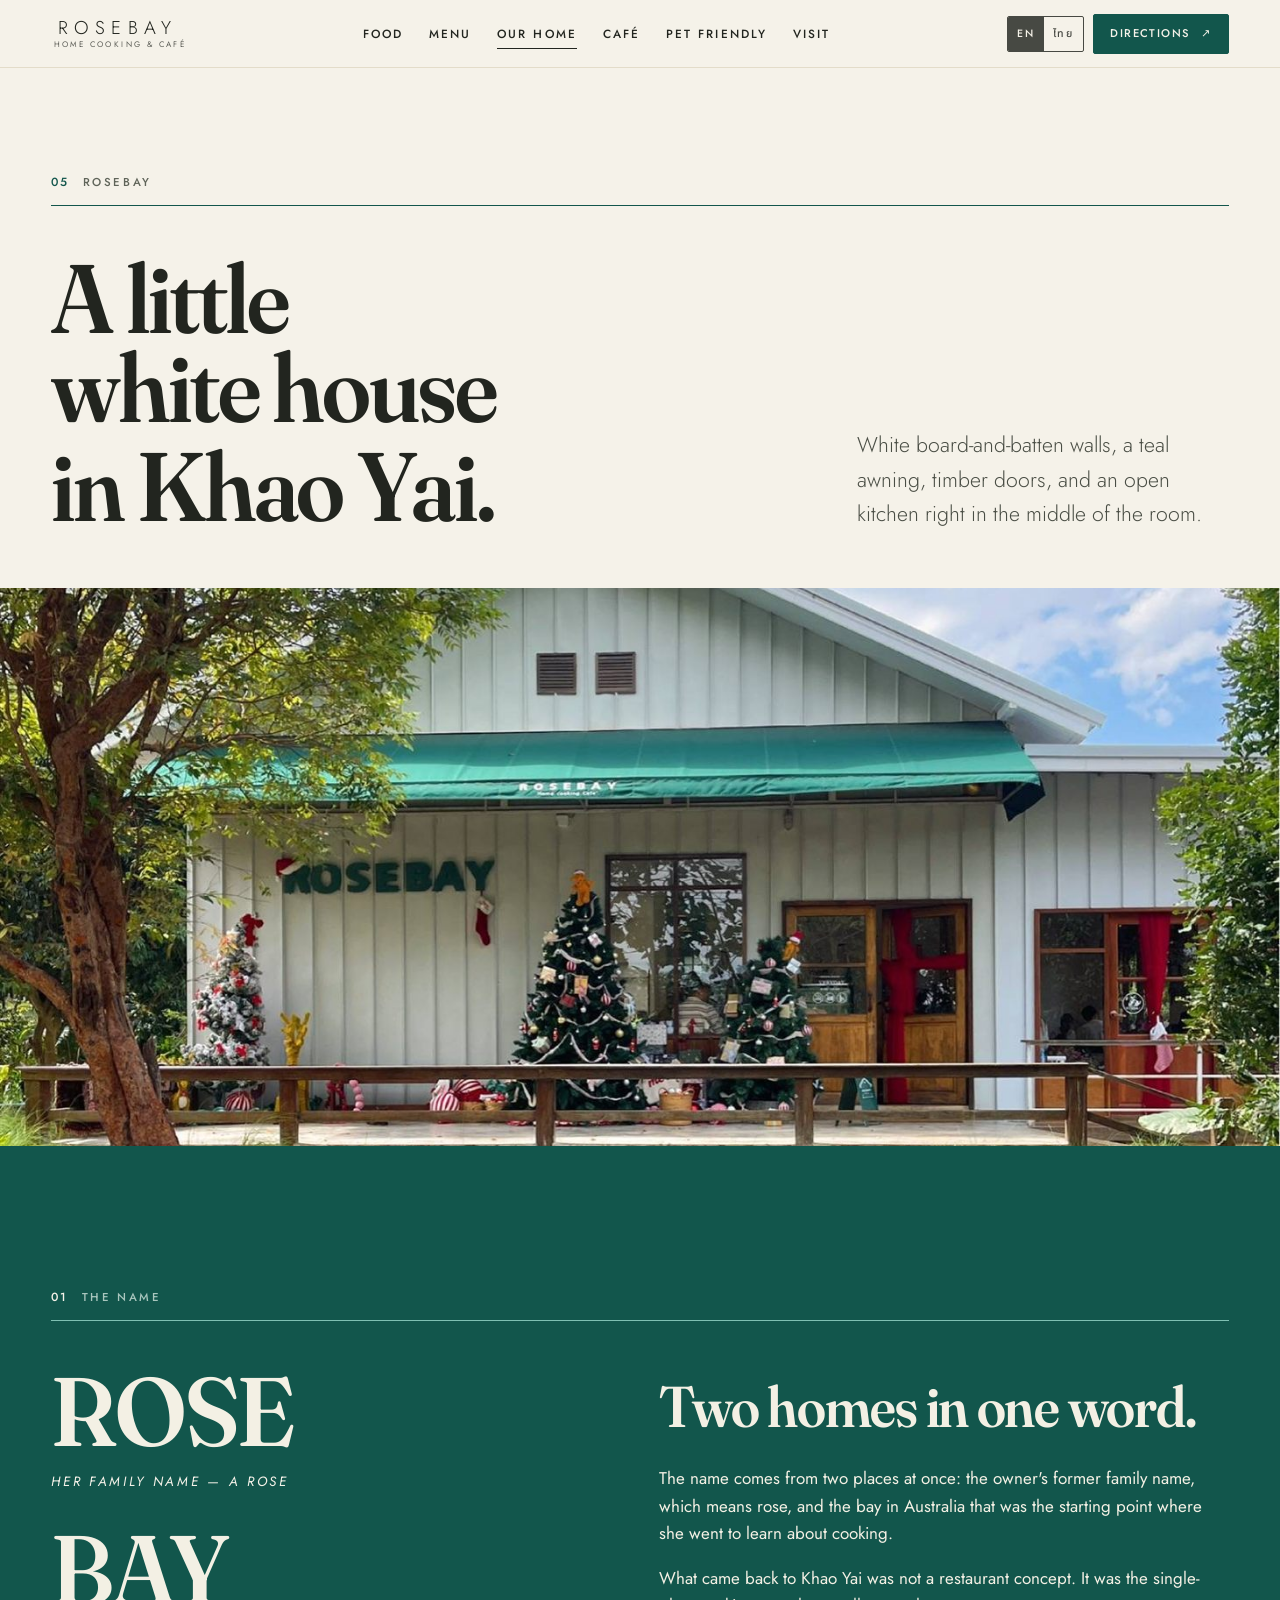
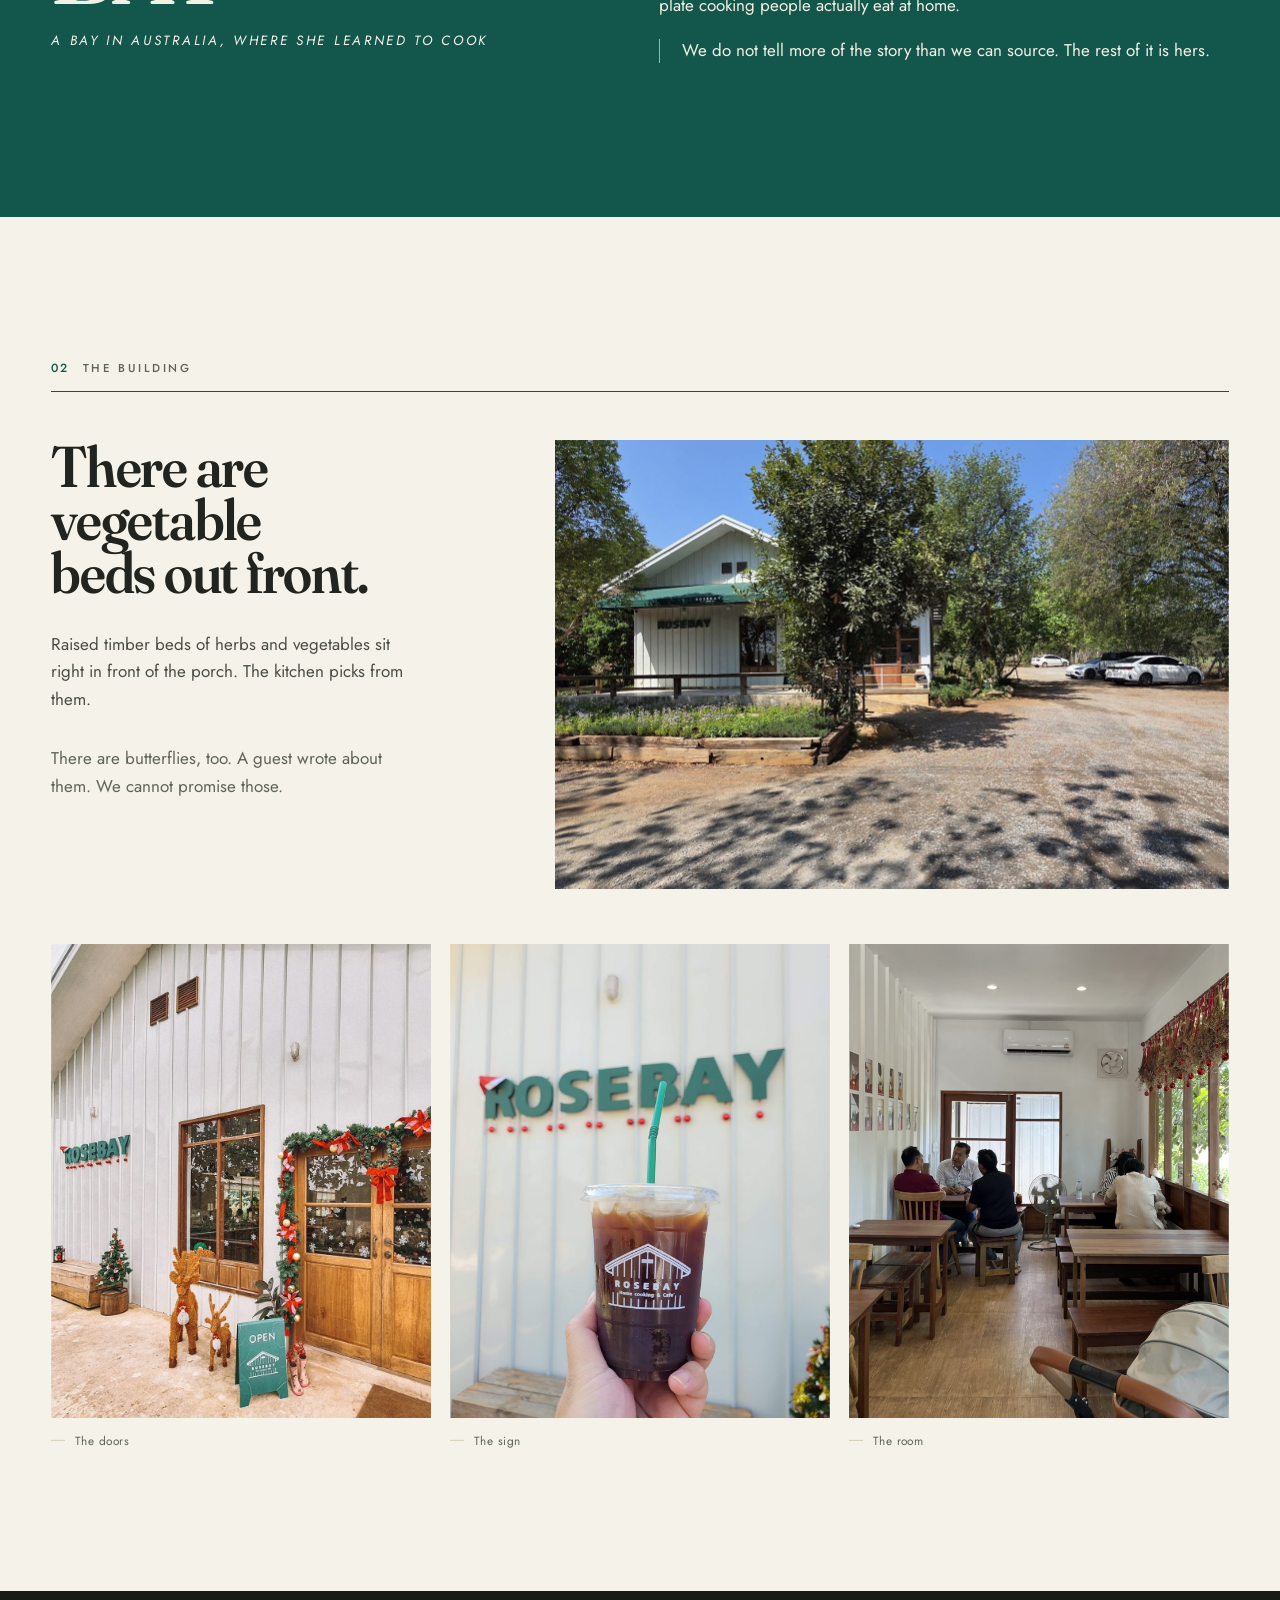
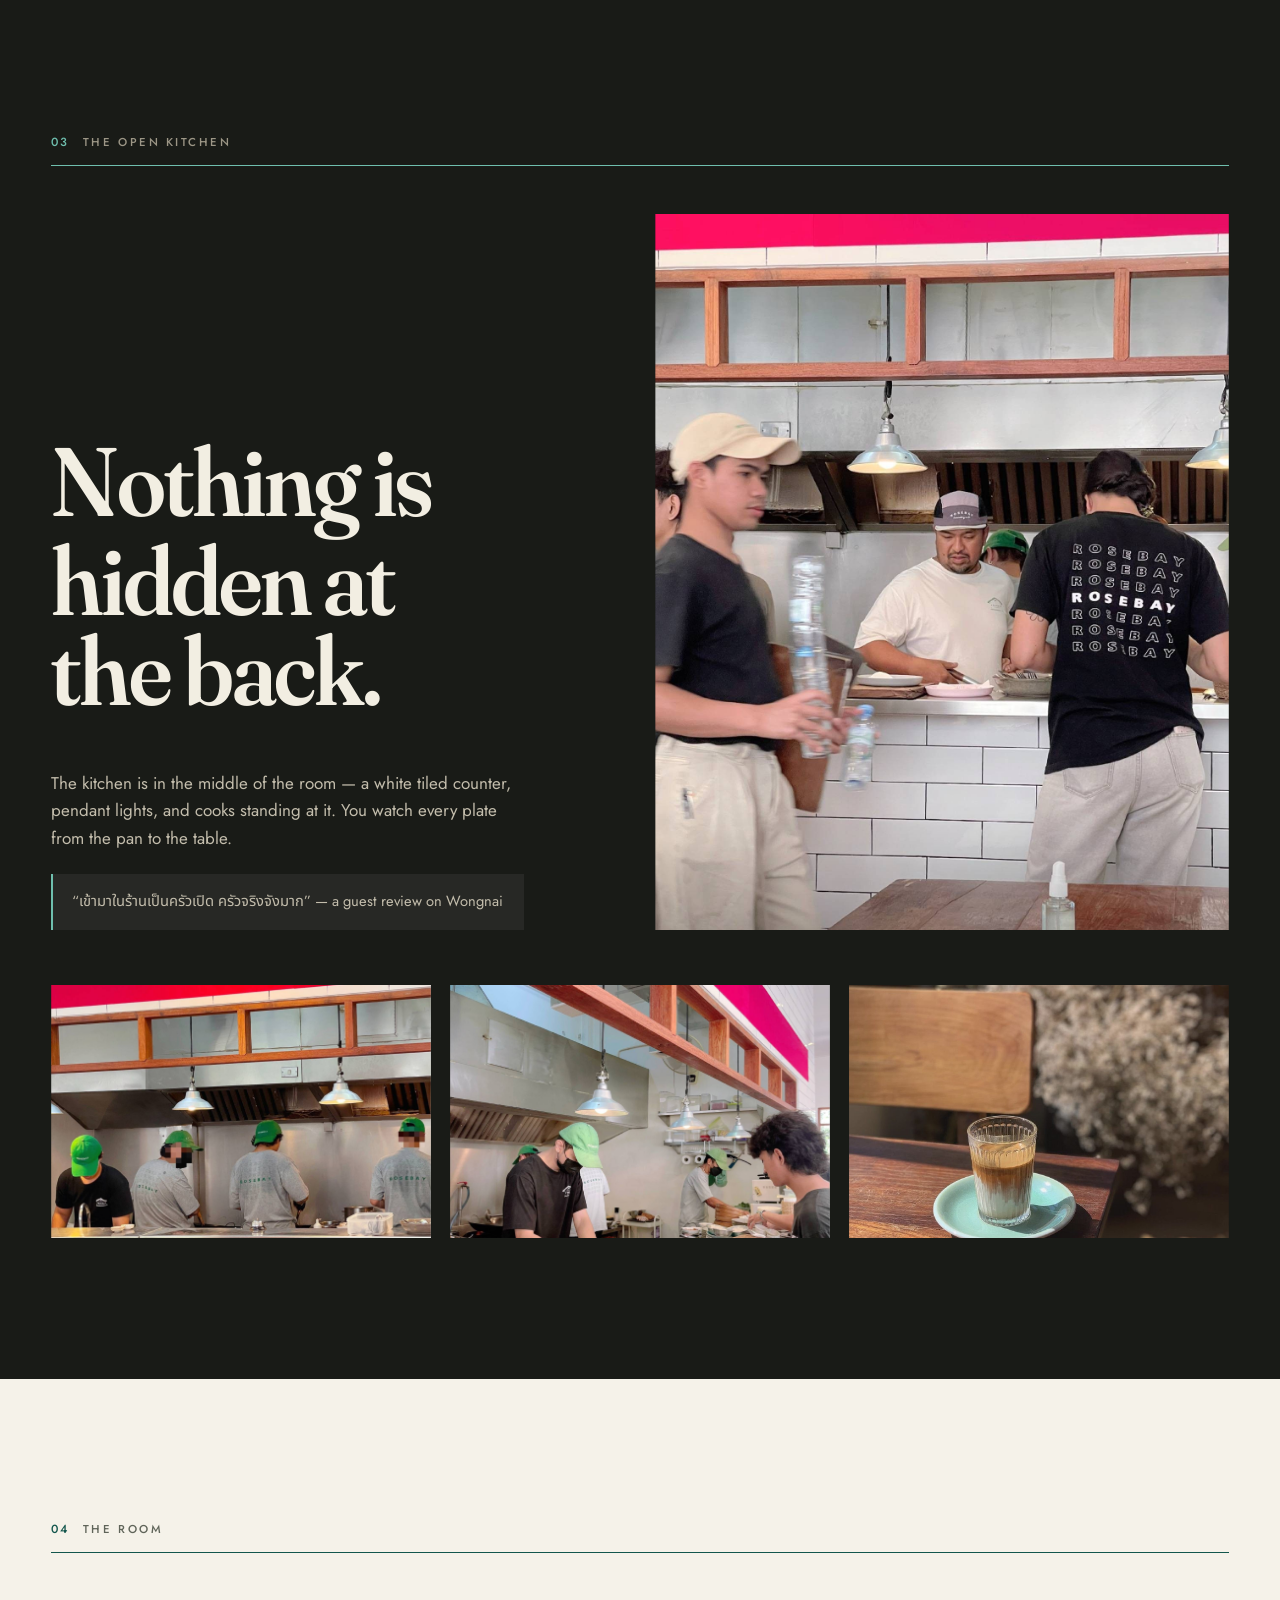
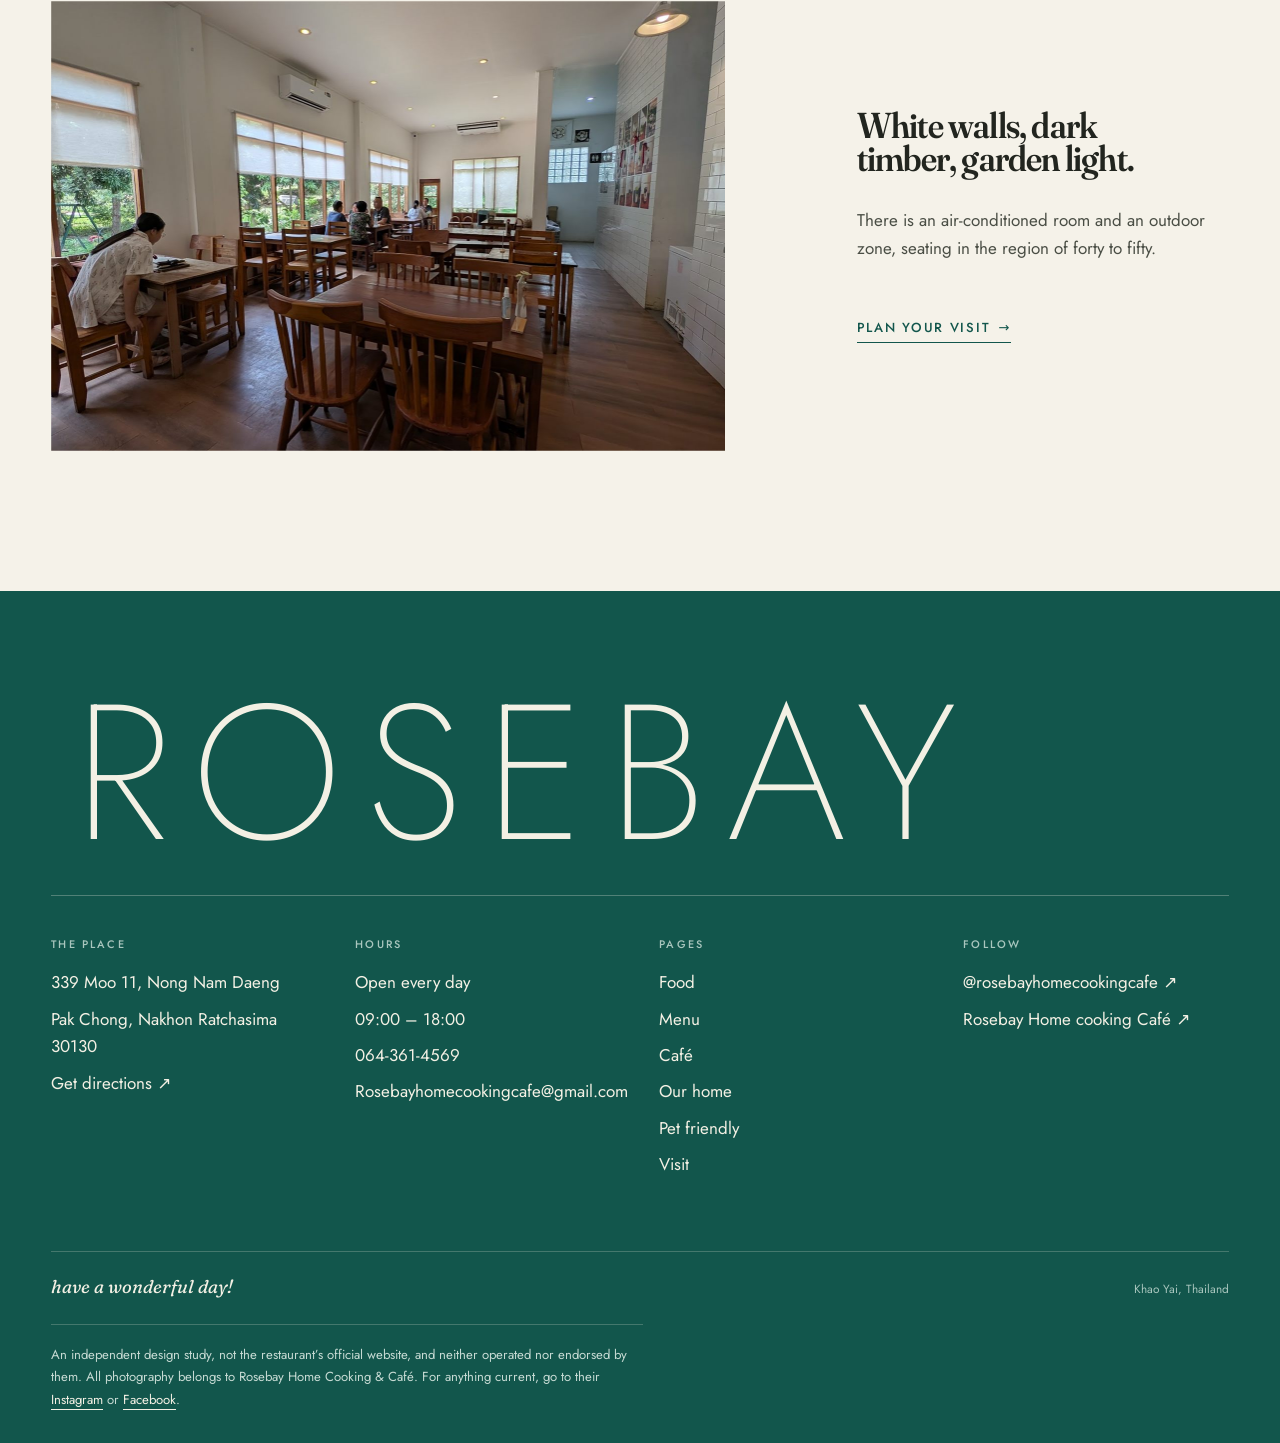
==== commit 1e15141c: "Add concept disclosure and keep the live site out of every index GitHub Pages serves this publicly e" ====
--- a/home.html
+++ b/home.html
@@ -5,7 +5,10 @@
 <meta name="viewport" content="width=device-width, initial-scale=1">
 <title>Our home — Rosebay Home Cooking &amp; Café, Khao Yai</title>
 <meta name="description" content="A white cottage with a teal awning, an open kitchen in the middle of the room, and vegetable beds out front. Where the name Rosebay comes from.">
-<link rel="canonical" href="https://rosebayhomecooking.example/home.html">
+<!-- This is an unsolicited concept site for a real restaurant, published for
+     portfolio review only. It must never surface in a search for Rosebay, so
+     it is kept out of every index. See NOTICE.md. -->
+<meta name="robots" content="noindex, nofollow, noarchive, noimageindex">
 <meta property="og:type" content="website">
 <meta property="og:title" content="Our home — Rosebay, Khao Yai">
 <meta property="og:description" content="Rose, for her family name. Bay, for the bay in Australia where she learned to cook.">
@@ -314,9 +317,15 @@
     </div>
     <div class="foot-note">
       <span class="foot-sign">have a wonderful day!</span>
-      <span>© <span class="num">2026</span> Rosebay Home Cooking &amp; Café</span>
       <span data-th="เขาใหญ่ ประเทศไทย">Khao Yai, Thailand</span>
     </div>
+    <p class="foot-disclosure" data-th="เว็บไซต์นี้เป็นงานออกแบบอิสระ ไม่ใช่เว็บไซต์ทางการของร้าน และไม่ได้จัดทำหรือรับรองโดยร้าน ภาพถ่ายทั้งหมดเป็นของ Rosebay Home Cooking &amp; Café &mdash; ข้อมูลล่าสุดโปรดดูที่ Instagram หรือ Facebook ของร้าน">
+      An independent design study, not the restaurant&rsquo;s official website, and
+      neither operated nor endorsed by them. All photography belongs to Rosebay
+      Home Cooking &amp; Café. For anything current, go to their
+      <a href="https://www.instagram.com/rosebayhomecookingcafe/" target="_blank" rel="noopener">Instagram</a> or
+      <a href="https://www.facebook.com/rosebaycafe/" target="_blank" rel="noopener">Facebook</a>.
+    </p>
   </div>
 </footer>
 
--- a/css/site.css
+++ b/css/site.css
@@ -935,3 +935,30 @@
 @media (prefers-reduced-motion: reduce) {
   .lswipe { display: none !important; }
 }
+
+/* --- 22. Concept disclosure --------------------------------------------- */
+/* This site carries a real restaurant's photography, menu and phone number.
+   Published anywhere public it has to say plainly, on every page, that it is
+   not theirs — and point at the channels that actually are. Quiet, but not
+   hidden: full contrast against the footer ground, not a greyed-out legal
+   line nobody reads. */
+.foot-disclosure {
+  margin-top: 1.4rem;
+  padding-top: 1.2rem;
+  border-top: 1px solid rgba(243,240,228,.22);
+  max-width: 74ch;
+  font-size: .82rem;
+  line-height: 1.7;
+  color: #C6DAD3;
+}
+:lang(th) .foot-disclosure { font-size: .9rem; line-height: 1.95; }
+.foot-disclosure a {
+  color: #F3F0E4;
+  background-image: linear-gradient(currentColor, currentColor);
+  background-size: 100% 1px;
+  background-position: 0 100%;
+  background-repeat: no-repeat;
+  padding-bottom: 1px;
+  transition: background-size var(--kitchen);
+}
+.foot-disclosure a:hover, .foot-disclosure a:focus-visible { background-size: 0% 1px; }
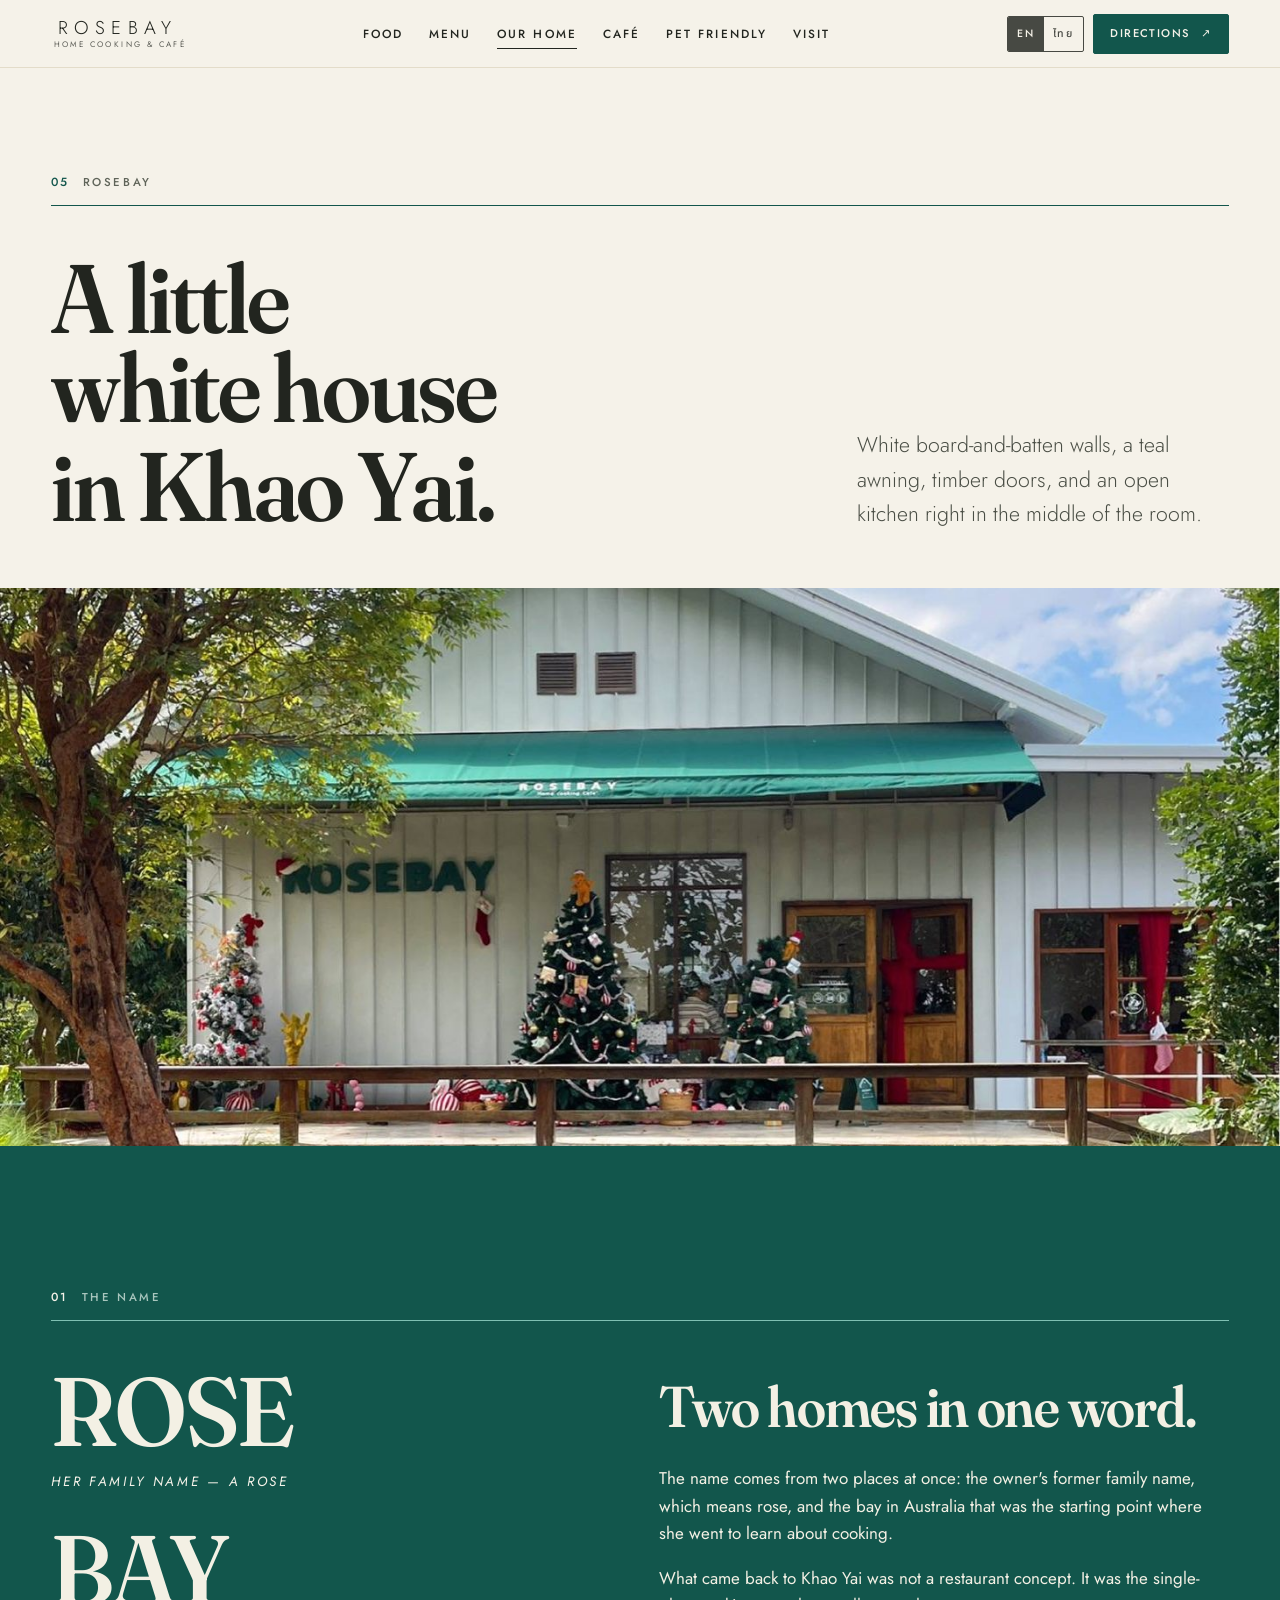
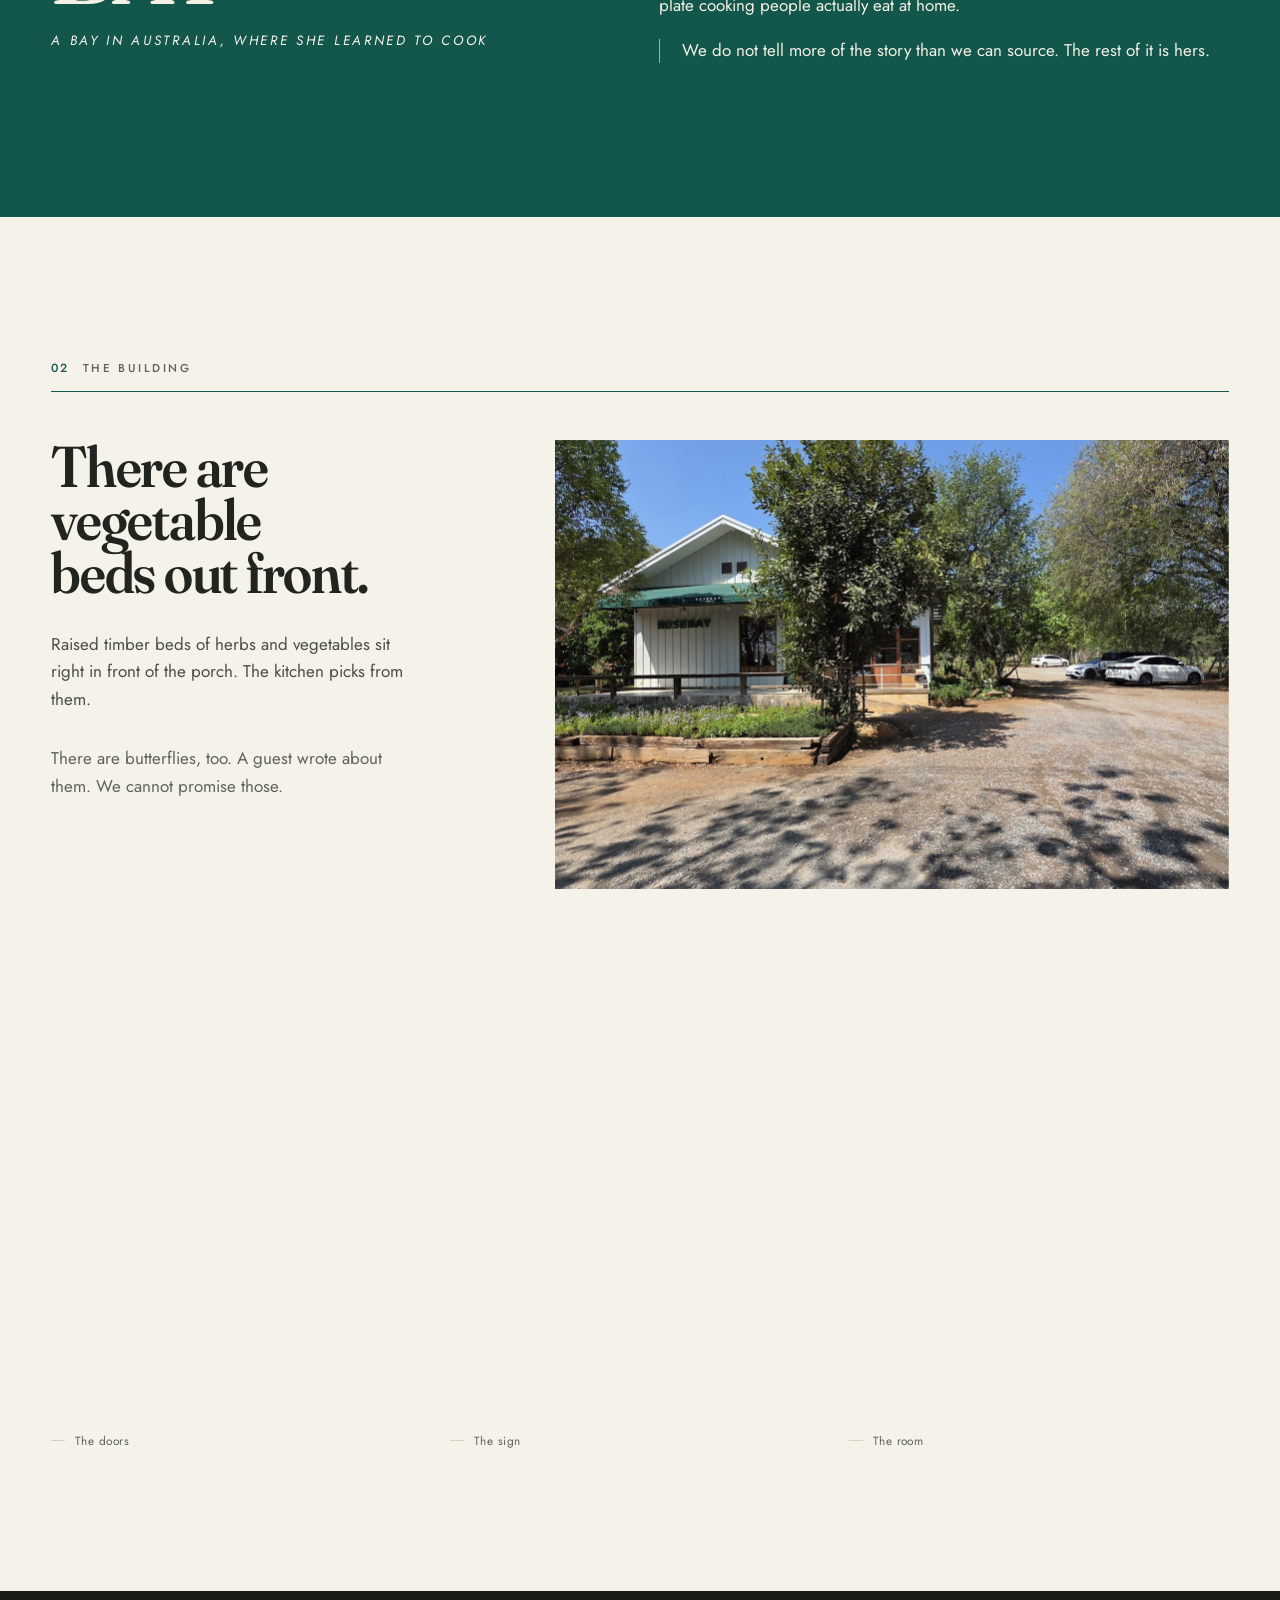
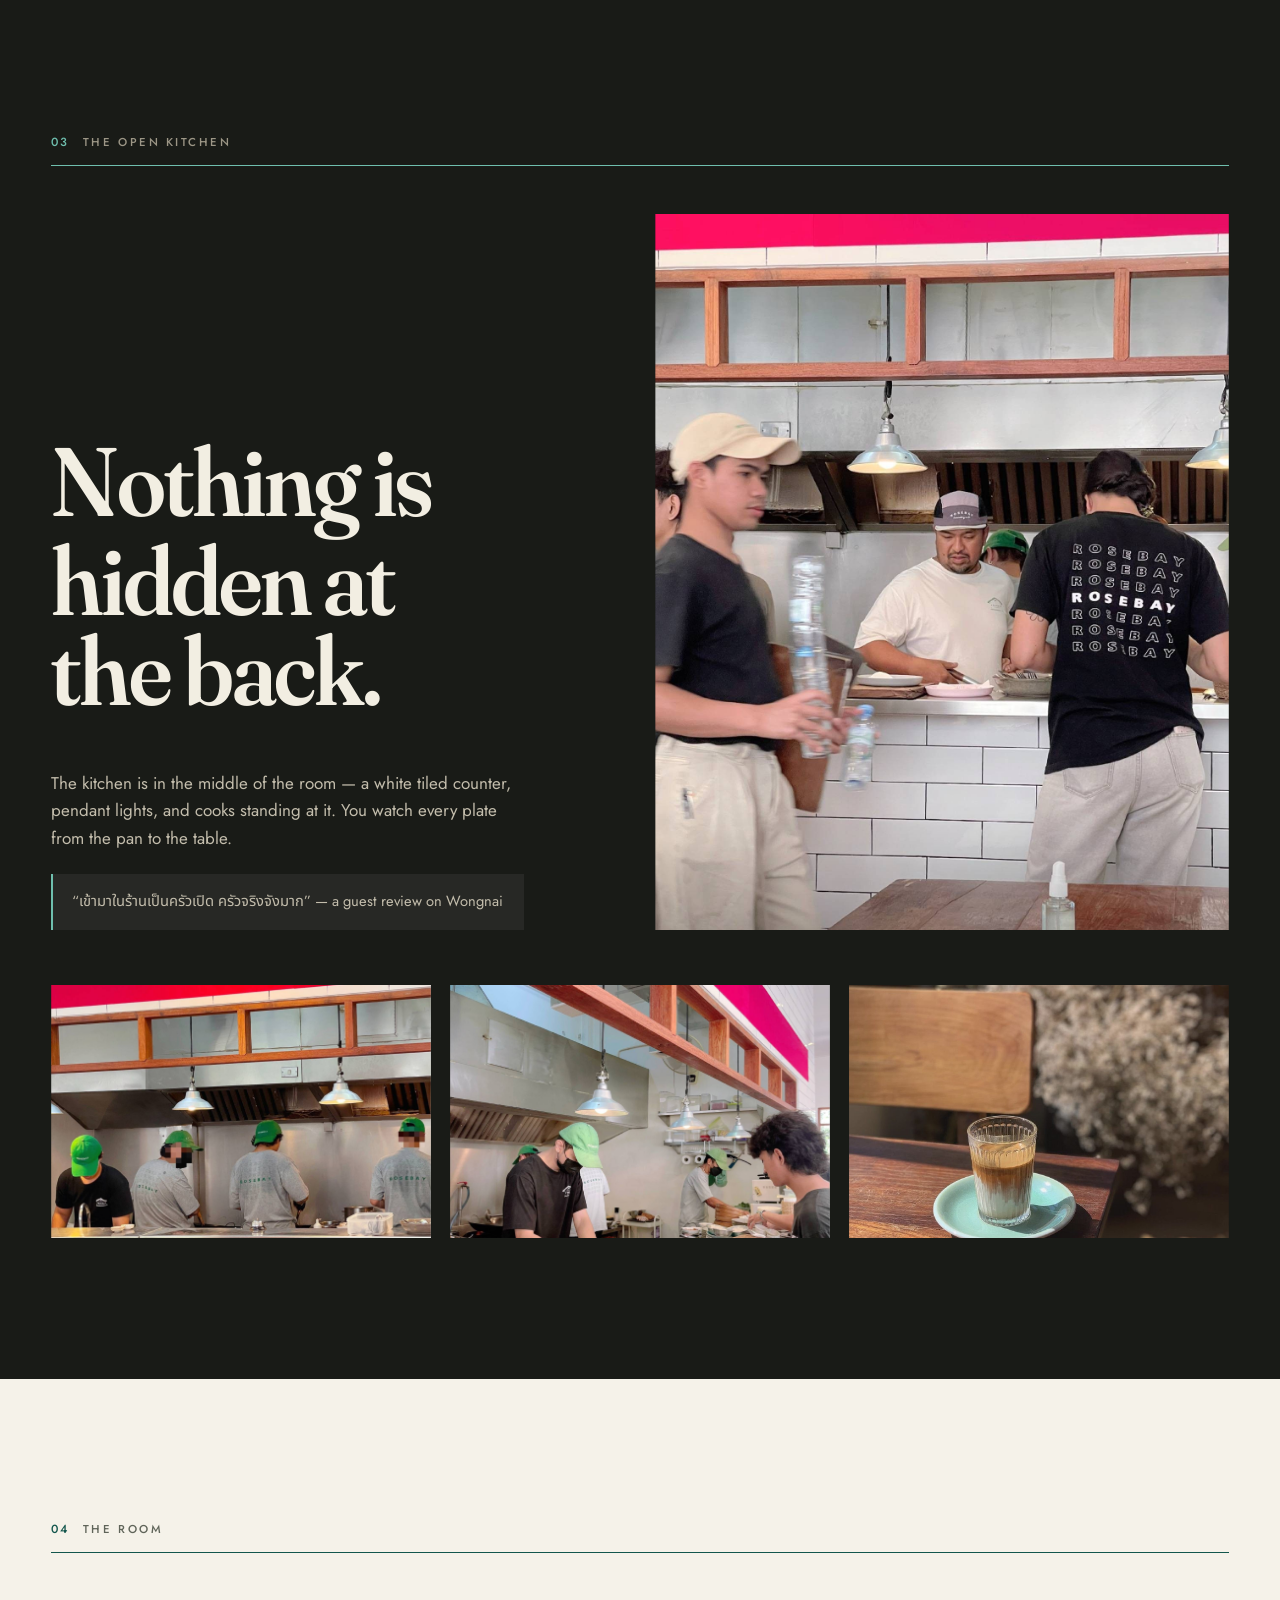
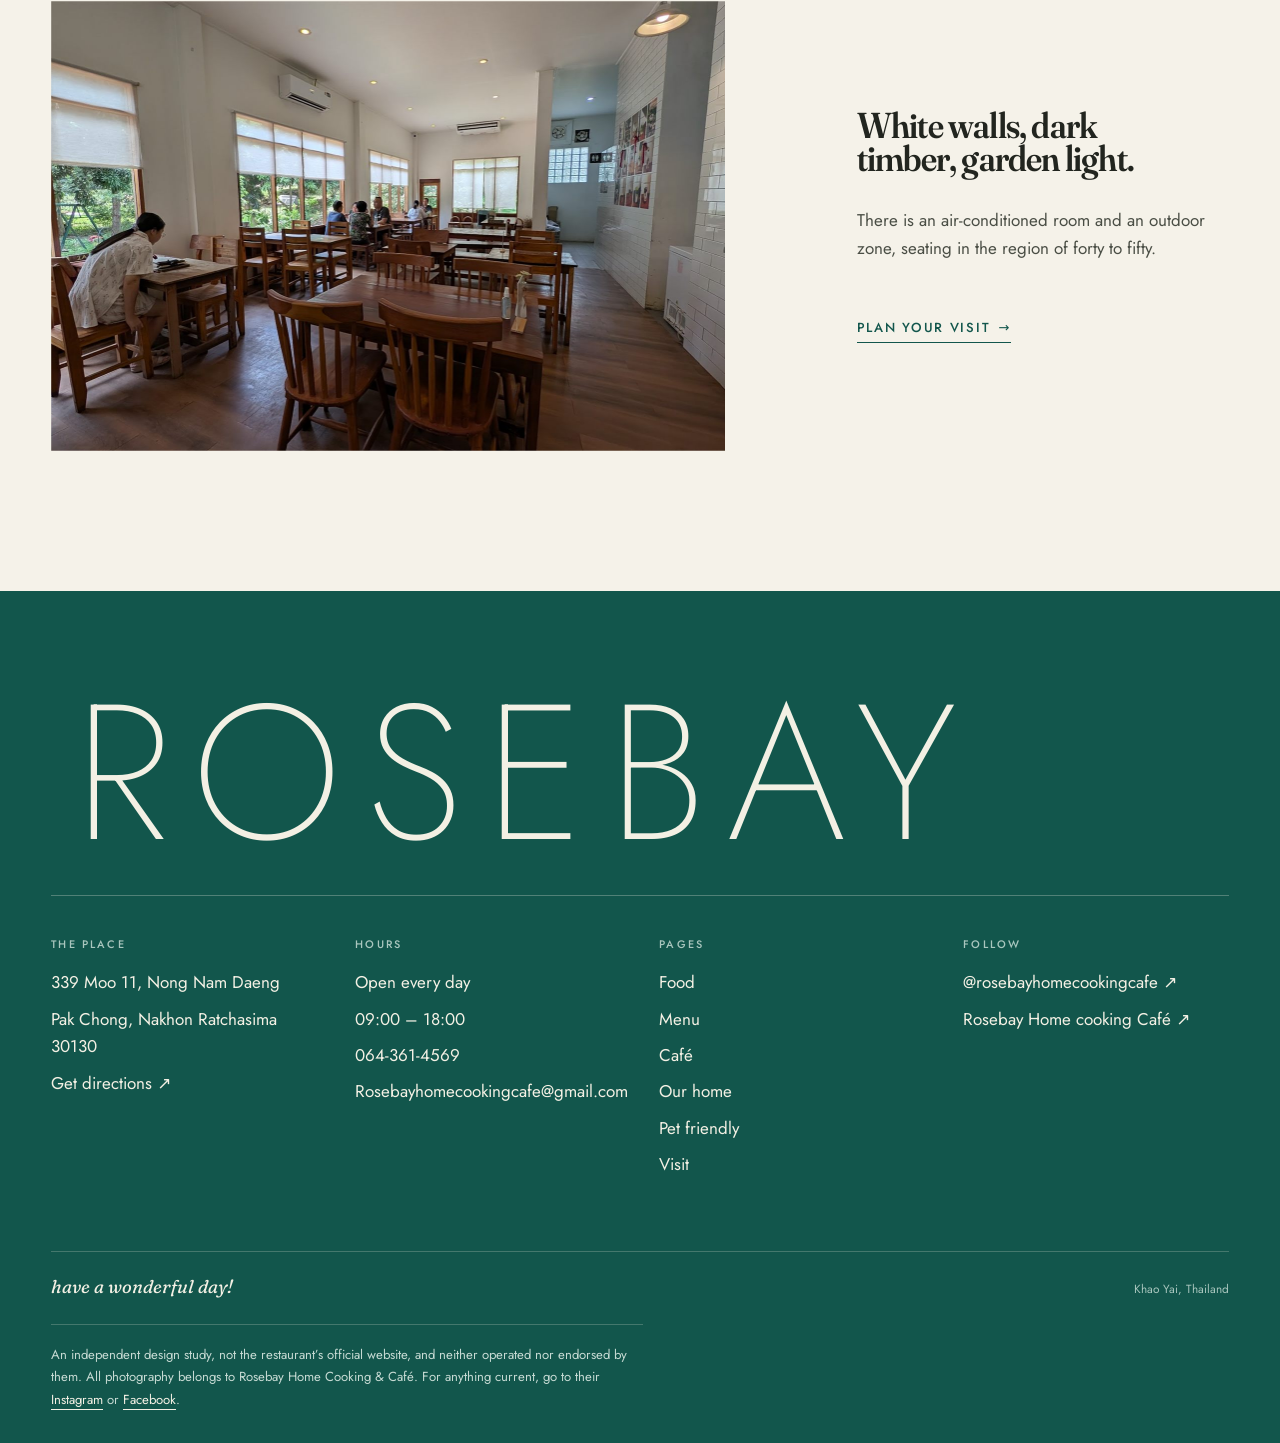
==== commit f713c373: "Remove the pan-to-plate section from the home page The pinned scroll section didn't render well and " ====
--- a/home.html
+++ b/home.html
@@ -102,11 +102,10 @@
   <nav aria-label="Mobile">
     <a href="index.html#food"><span data-th="อาหาร">Food</span><i>01</i></a>
     <a href="menu.html"><span data-th="เมนู">Menu</span><i>02</i></a>
-    <a href="index.html#kitchen"><span data-th="ครัวเปิด">Open kitchen</span><i>03</i></a>
-    <a href="index.html#cafe"><span data-th="คาเฟ่">Café</span><i>04</i></a>
-    <a href="home.html"><span data-th="เรื่องของร้าน">Our home</span><i>05</i></a>
-    <a href="visit.html#pet"><span data-th="สัตว์เลี้ยง">Pet friendly</span><i>06</i></a>
-    <a href="visit.html"><span data-th="การเดินทาง">Visit</span><i>07</i></a>
+    <a href="index.html#cafe"><span data-th="คาเฟ่">Café</span><i>03</i></a>
+    <a href="home.html"><span data-th="เรื่องของร้าน">Our home</span><i>04</i></a>
+    <a href="visit.html#pet"><span data-th="สัตว์เลี้ยง">Pet friendly</span><i>05</i></a>
+    <a href="visit.html"><span data-th="การเดินทาง">Visit</span><i>06</i></a>
   </nav>
   <div class="sheet-foot">
     <div class="label" data-th="เปิดทุกวัน · 09:00 – 18:00">Open every day · 09:00 – 18:00</div>
--- a/css/parts.css
+++ b/css/parts.css
@@ -86,124 +86,6 @@
   color: rgba(255,255,255,.9); margin: 0;
 }
 .table-shot figcaption::before { background: rgba(255,255,255,.6); }
-
-/* --- THE PAN: from pan to plate ---------------------------------------- */
-/* A circle stays put while you scroll. It starts small and dark — a pan in
-   a hot kitchen — and grows bright and wide until it is a plate on a table.
-   Real photographs throughout; nothing is simulated. */
-
-.pan {
-  position: relative;
-  /* Four stages, each one viewport tall. The height is driven by --vhpx
-     rather than svh: a host that reports a zero-height viewport (an
-     embedded viewer, a backgrounded frame) resolves svh to 0px and this
-     whole section — the signature — would silently collapse to nothing.
-     --vhpx has a static fallback and app.js refines it when it can
-     actually measure. */
-  height: calc(var(--vhpx, 8px) * 460);
-}
-.pan-sticky {
-  position: sticky;
-  top: 0;
-  height: calc(var(--vhpx, 8px) * 100);
-  /* Rows, not absolute positioning: the stage takes whatever height is
-     left over, so the caption can never be clipped off the bottom of a
-     short viewport. */
-  display: grid;
-  grid-template-rows: auto minmax(0, 1fr) auto;
-  align-items: center;
-  justify-items: center;
-  gap: clamp(.6rem, 2vh, 1.4rem);
-  padding: clamp(4.5rem, 11vh, 7rem) var(--gut) clamp(1.4rem, 4vh, 2.8rem);
-  overflow: hidden;
-}
-.pan-stage {
-  position: relative;
-  height: 100%;
-  aspect-ratio: 1;
-  /* max-width alone turns the disc into an ellipse on a tall narrow screen:
-     the width gets clamped while height:100% keeps its full value. Capping
-     both keeps it a circle whichever axis is the constraint. */
-  max-width: 86vw;
-  max-height: 86vw;
-  display: grid;
-  place-items: center;
-}
-.pan-disc {
-  position: absolute;
-  inset: 0;
-  border-radius: 50%;
-  overflow: hidden;
-  transform: scale(var(--s, .42));
-  transition: transform 120ms linear, filter 200ms linear;
-  box-shadow: 0 30px 90px -30px rgba(0,0,0,.7);
-  background: #0D0F0C;
-  /* Warm, dark and saturated while it is still a pan; clean and bright by
-     the time it is a plate on the table. --heat runs 1 to 0 with scroll. */
-  filter:
-    sepia(calc(var(--heat, 1) * .34))
-    saturate(calc(1 + var(--heat, 1) * .45))
-    brightness(calc(1 - var(--heat, 1) * .16));
-}
-.pan-disc img {
-  position: absolute; inset: 0;
-  width: 100%; height: 100%;
-  object-fit: cover;
-  /* favour the counter and the cooks over the ceiling */
-  object-position: 50% 62%;
-  opacity: 0;
-  transition: opacity 420ms ease;
-}
-.pan-disc img.on { opacity: 1; }
-/* heat: a warm wash that cools as the dish reaches the table */
-.pan-disc::after {
-  content: '';
-  position: absolute; inset: 0;
-  background: radial-gradient(circle at 50% 62%, rgba(238,123,18,.42), rgba(150,40,0,.18) 55%, transparent 72%);
-  opacity: var(--heat, 1);
-  transition: opacity 200ms linear;
-  mix-blend-mode: screen;
-  pointer-events: none;
-}
-
-/* the rim arc — progress around the pan */
-.pan-rim { position: absolute; inset: -2.4%; pointer-events: none; }
-.pan-rim circle {
-  fill: none;
-  stroke-width: 1.1;
-  transform: rotate(-90deg);
-  transform-origin: 50% 50%;
-}
-.pan-rim .trk { stroke: rgba(243,240,228,.16); }
-.pan-rim .bar { stroke: var(--green-lit); stroke-linecap: round; transition: stroke-dashoffset 120ms linear; }
-
-/* caption block beside/under the pan */
-.pan-cap {
-  text-align: center;
-  width: min(92vw, 640px);
-  z-index: 3;
-}
-.pan-step { display: none; }
-.pan-step.on { display: block; }
-.pan-step .label { color: #6FBFAE; margin-bottom: .6rem; }
-.pan-step h3 { color: #F3F0E4; }
-.pan-step p { color: rgba(243,240,228,.78); margin-top: .7rem; max-width: 46ch; margin-inline: auto; font-weight: 300; }
-:lang(th) .pan-step p { font-weight: 400; }
-
-.pan-ticks {
-  display: flex; gap: .5rem; z-index: 3;
-}
-.pan-ticks i {
-  width: 26px; height: 2px; background: rgba(243,240,228,.22);
-  transition: background var(--kitchen);
-}
-.pan-ticks i.on { background: var(--green-lit); }
-
-@media (max-width: 700px) {
-  .pan-stage { max-width: 92vw; max-height: 92vw; }
-  .pan-step h3 { font-size: clamp(1.5rem, 6vw, 2rem); }
-  .pan-step p { font-size: .95rem; }
-}
 
 /* --- Café --------------------------------------------------------------- */
 
@@ -556,18 +438,6 @@
 html:not(.js) .rosebay b,
 html:not(.js) .rosebay .gloss { opacity: 1; transform: none; }
 
-/* The pan becomes a plain, readable stack: the finished plate, full size,
-   with every stage's words shown in order. */
-html:not(.js) .pan { height: auto; }
-html:not(.js) .pan-sticky { position: static; height: auto; padding-block: clamp(3rem, 8vw, 6rem); }
-html:not(.js) .pan-disc { transform: none; filter: none; }
-html:not(.js) .pan-disc img { opacity: 0; }
-html:not(.js) .pan-disc img:last-child { opacity: 1; }
-html:not(.js) .pan-disc::after { opacity: .12; }
-html:not(.js) .pan-step { display: block; margin-top: 1.6rem; }
-html:not(.js) .pan-ticks { display: none; }
-html:not(.js) .pan-rim { display: none; }
-
 /* --- THE RIBBON: a running gallery -------------------------------------- */
 /* Section 07 is a feed, so it behaves like one: the photographs travel past
    on their own, stop the moment you reach for them, and open full size when
@@ -761,9 +631,3 @@
   .lb-next { right: .5rem; }
   .lb-fig { padding-inline: 3.25rem; }
 }
-
-/* The mobile utility bar sits over the bottom of every fixed-height section,
-   so the pinned pan has to end above it or its caption is read half-hidden. */
-@media (max-width: 780px) {
-  .pan-sticky { padding-bottom: calc(52px + clamp(1rem, 3vh, 2rem)); }
-}
